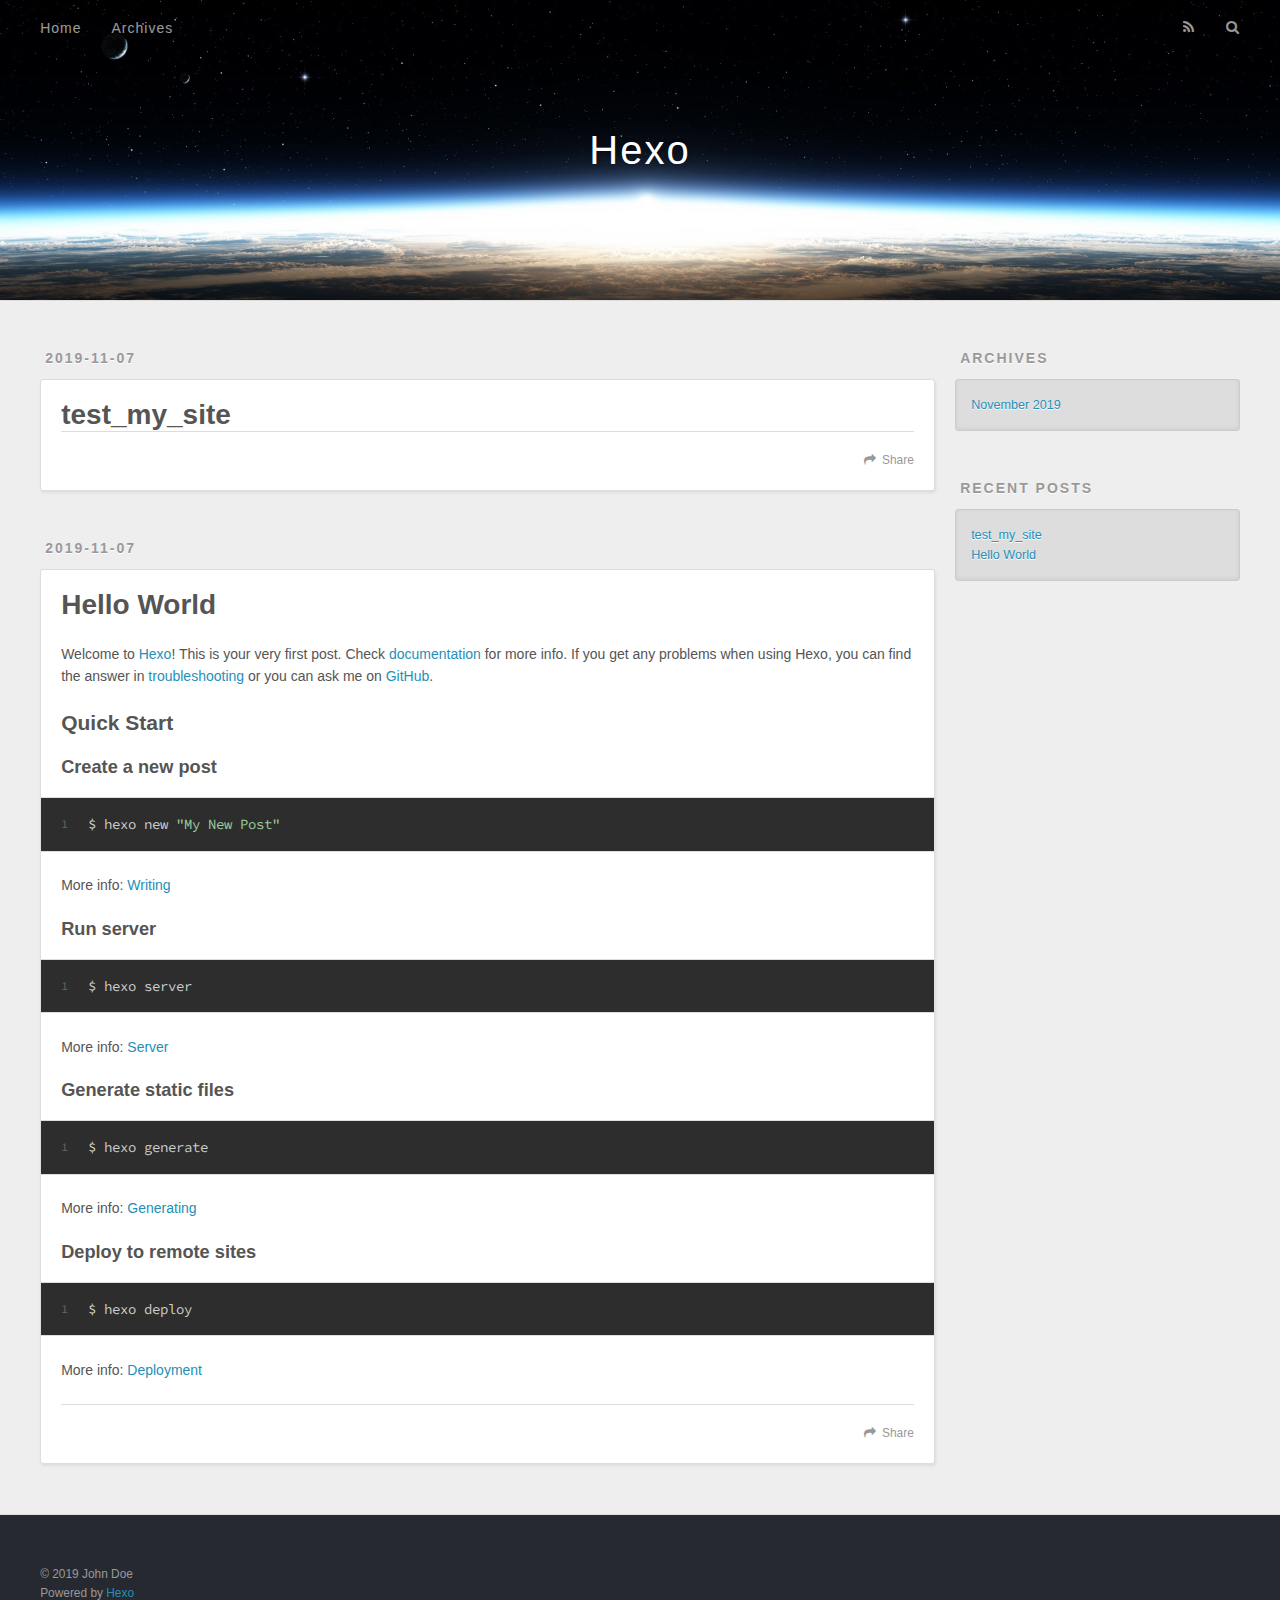
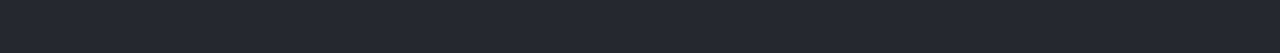
==== index.html @ 90170887 "Site updated: 2019-11-08 09:33:48" ====
<!DOCTYPE html>
<html>
<head>
  <meta charset="utf-8">
  

  
  <title>Hexo</title>
  <meta name="viewport" content="width=device-width, initial-scale=1, maximum-scale=1">
  <meta property="og:type" content="website">
<meta property="og:title" content="Hexo">
<meta property="og:url" content="http:&#x2F;&#x2F;yoursite.com&#x2F;index.html">
<meta property="og:site_name" content="Hexo">
<meta property="og:locale" content="en">
<meta name="twitter:card" content="summary">
  
    <link rel="alternate" href="/atom.xml" title="Hexo" type="application/atom+xml">
  
  
    <link rel="icon" href="/favicon.png">
  
  
    <link href="//fonts.googleapis.com/css?family=Source+Code+Pro" rel="stylesheet" type="text/css">
  
  <link rel="stylesheet" href="/css/style.css">
</head>

<body>
  <div id="container">
    <div id="wrap">
      <header id="header">
  <div id="banner"></div>
  <div id="header-outer" class="outer">
    <div id="header-title" class="inner">
      <h1 id="logo-wrap">
        <a href="/" id="logo">Hexo</a>
      </h1>
      
    </div>
    <div id="header-inner" class="inner">
      <nav id="main-nav">
        <a id="main-nav-toggle" class="nav-icon"></a>
        
          <a class="main-nav-link" href="/">Home</a>
        
          <a class="main-nav-link" href="/archives">Archives</a>
        
      </nav>
      <nav id="sub-nav">
        
          <a id="nav-rss-link" class="nav-icon" href="/atom.xml" title="RSS Feed"></a>
        
        <a id="nav-search-btn" class="nav-icon" title="Search"></a>
      </nav>
      <div id="search-form-wrap">
        <form action="//google.com/search" method="get" accept-charset="UTF-8" class="search-form"><input type="search" name="q" class="search-form-input" placeholder="Search"><button type="submit" class="search-form-submit">&#xF002;</button><input type="hidden" name="sitesearch" value="http://yoursite.com"></form>
      </div>
    </div>
  </div>
</header>
      <div class="outer">
        <section id="main">
  
    <article id="post-test-my-site" class="article article-type-post" itemscope itemprop="blogPost">
  <div class="article-meta">
    <a href="/2019/11/07/test-my-site/" class="article-date">
  <time datetime="2019-11-07T08:56:58.000Z" itemprop="datePublished">2019-11-07</time>
</a>
    
  </div>
  <div class="article-inner">
    
    
      <header class="article-header">
        
  
    <h1 itemprop="name">
      <a class="article-title" href="/2019/11/07/test-my-site/">test_my_site</a>
    </h1>
  

      </header>
    
    <div class="article-entry" itemprop="articleBody">
      
        
      
    </div>
    <footer class="article-footer">
      <a data-url="http://yoursite.com/2019/11/07/test-my-site/" data-id="ck2pgv20u0000k1vvd2z5e9rl" class="article-share-link">Share</a>
      
      
    </footer>
  </div>
  
</article>


  
    <article id="post-hello-world" class="article article-type-post" itemscope itemprop="blogPost">
  <div class="article-meta">
    <a href="/2019/11/07/hello-world/" class="article-date">
  <time datetime="2019-11-07T08:55:05.279Z" itemprop="datePublished">2019-11-07</time>
</a>
    
  </div>
  <div class="article-inner">
    
    
      <header class="article-header">
        
  
    <h1 itemprop="name">
      <a class="article-title" href="/2019/11/07/hello-world/">Hello World</a>
    </h1>
  

      </header>
    
    <div class="article-entry" itemprop="articleBody">
      
        <p>Welcome to <a href="https://hexo.io/" target="_blank" rel="noopener">Hexo</a>! This is your very first post. Check <a href="https://hexo.io/docs/" target="_blank" rel="noopener">documentation</a> for more info. If you get any problems when using Hexo, you can find the answer in <a href="https://hexo.io/docs/troubleshooting.html" target="_blank" rel="noopener">troubleshooting</a> or you can ask me on <a href="https://github.com/hexojs/hexo/issues" target="_blank" rel="noopener">GitHub</a>.</p>
<h2 id="Quick-Start"><a href="#Quick-Start" class="headerlink" title="Quick Start"></a>Quick Start</h2><h3 id="Create-a-new-post"><a href="#Create-a-new-post" class="headerlink" title="Create a new post"></a>Create a new post</h3><figure class="highlight bash"><table><tr><td class="gutter"><pre><span class="line">1</span><br></pre></td><td class="code"><pre><span class="line">$ hexo new <span class="string">"My New Post"</span></span><br></pre></td></tr></table></figure>

<p>More info: <a href="https://hexo.io/docs/writing.html" target="_blank" rel="noopener">Writing</a></p>
<h3 id="Run-server"><a href="#Run-server" class="headerlink" title="Run server"></a>Run server</h3><figure class="highlight bash"><table><tr><td class="gutter"><pre><span class="line">1</span><br></pre></td><td class="code"><pre><span class="line">$ hexo server</span><br></pre></td></tr></table></figure>

<p>More info: <a href="https://hexo.io/docs/server.html" target="_blank" rel="noopener">Server</a></p>
<h3 id="Generate-static-files"><a href="#Generate-static-files" class="headerlink" title="Generate static files"></a>Generate static files</h3><figure class="highlight bash"><table><tr><td class="gutter"><pre><span class="line">1</span><br></pre></td><td class="code"><pre><span class="line">$ hexo generate</span><br></pre></td></tr></table></figure>

<p>More info: <a href="https://hexo.io/docs/generating.html" target="_blank" rel="noopener">Generating</a></p>
<h3 id="Deploy-to-remote-sites"><a href="#Deploy-to-remote-sites" class="headerlink" title="Deploy to remote sites"></a>Deploy to remote sites</h3><figure class="highlight bash"><table><tr><td class="gutter"><pre><span class="line">1</span><br></pre></td><td class="code"><pre><span class="line">$ hexo deploy</span><br></pre></td></tr></table></figure>

<p>More info: <a href="https://hexo.io/docs/one-command-deployment.html" target="_blank" rel="noopener">Deployment</a></p>

      
    </div>
    <footer class="article-footer">
      <a data-url="http://yoursite.com/2019/11/07/hello-world/" data-id="ck2pgv20z0001k1vv7340a7q1" class="article-share-link">Share</a>
      
      
    </footer>
  </div>
  
</article>


  


</section>
        
          <aside id="sidebar">
  
    

  
    

  
    
  
    
  <div class="widget-wrap">
    <h3 class="widget-title">Archives</h3>
    <div class="widget">
      <ul class="archive-list"><li class="archive-list-item"><a class="archive-list-link" href="/archives/2019/11/">November 2019</a></li></ul>
    </div>
  </div>


  
    
  <div class="widget-wrap">
    <h3 class="widget-title">Recent Posts</h3>
    <div class="widget">
      <ul>
        
          <li>
            <a href="/2019/11/07/test-my-site/">test_my_site</a>
          </li>
        
          <li>
            <a href="/2019/11/07/hello-world/">Hello World</a>
          </li>
        
      </ul>
    </div>
  </div>

  
</aside>
        
      </div>
      <footer id="footer">
  
  <div class="outer">
    <div id="footer-info" class="inner">
      &copy; 2019 John Doe<br>
      Powered by <a href="http://hexo.io/" target="_blank">Hexo</a>
    </div>
  </div>
</footer>
    </div>
    <nav id="mobile-nav">
  
    <a href="/" class="mobile-nav-link">Home</a>
  
    <a href="/archives" class="mobile-nav-link">Archives</a>
  
</nav>
    

<script src="//ajax.googleapis.com/ajax/libs/jquery/2.0.3/jquery.min.js"></script>


  <link rel="stylesheet" href="/fancybox/jquery.fancybox.css">
  <script src="/fancybox/jquery.fancybox.pack.js"></script>


<script src="/js/script.js"></script>



  </div>
</body>
</html>
---- css/style.css ----
body {
  width: 100%;
}
body:before,
body:after {
  content: "";
  display: table;
}
body:after {
  clear: both;
}
html,
body,
div,
span,
applet,
object,
iframe,
h1,
h2,
h3,
h4,
h5,
h6,
p,
blockquote,
pre,
a,
abbr,
acronym,
address,
big,
cite,
code,
del,
dfn,
em,
img,
ins,
kbd,
q,
s,
samp,
small,
strike,
strong,
sub,
sup,
tt,
var,
dl,
dt,
dd,
ol,
ul,
li,
fieldset,
form,
label,
legend,
table,
caption,
tbody,
tfoot,
thead,
tr,
th,
td {
  margin: 0;
  padding: 0;
  border: 0;
  outline: 0;
  font-weight: inherit;
  font-style: inherit;
  font-family: inherit;
  font-size: 100%;
  vertical-align: baseline;
}
body {
  line-height: 1;
  color: #000;
  background: #fff;
}
ol,
ul {
  list-style: none;
}
table {
  border-collapse: separate;
  border-spacing: 0;
  vertical-align: middle;
}
caption,
th,
td {
  text-align: left;
  font-weight: normal;
  vertical-align: middle;
}
a img {
  border: none;
}
input,
button {
  margin: 0;
  padding: 0;
}
input::-moz-focus-inner,
button::-moz-focus-inner {
  border: 0;
  padding: 0;
}
@font-face {
  font-family: FontAwesome;
  font-style: normal;
  font-weight: normal;
  src: url("fonts/fontawesome-webfont.eot?v=#4.0.3");
  src: url("fonts/fontawesome-webfont.eot?#iefix&v=#4.0.3") format("embedded-opentype"), url("fonts/fontawesome-webfont.woff?v=#4.0.3") format("woff"), url("fonts/fontawesome-webfont.ttf?v=#4.0.3") format("truetype"), url("fonts/fontawesome-webfont.svg#fontawesomeregular?v=#4.0.3") format("svg");
}
html,
body,
#container {
  height: 100%;
}
body {
  background: #eee;
  font: 14px -apple-system, BlinkMacSystemFont, "Segoe UI", "Roboto", "Oxygen", "Ubuntu", "Cantarell", "Fira Sans", "Droid Sans", "Helvetica Neue", sans-serif;
  -webkit-text-size-adjust: 100%;
}
.outer {
  max-width: 1220px;
  margin: 0 auto;
  padding: 0 20px;
}
.outer:before,
.outer:after {
  content: "";
  display: table;
}
.outer:after {
  clear: both;
}
.inner {
  display: inline;
  float: left;
  width: 98.33333333333333%;
  margin: 0 0.833333333333333%;
}
.left,
.alignleft {
  float: left;
}
.right,
.alignright {
  float: right;
}
.clear {
  clear: both;
}
#container {
  position: relative;
}
.mobile-nav-on {
  overflow: hidden;
}
#wrap {
  height: 100%;
  width: 100%;
  position: absolute;
  top: 0;
  left: 0;
  -webkit-transition: 0.2s ease-out;
  -moz-transition: 0.2s ease-out;
  -ms-transition: 0.2s ease-out;
  transition: 0.2s ease-out;
  z-index: 1;
  background: #eee;
}
.mobile-nav-on #wrap {
  left: 280px;
}
@media screen and (min-width: 768px) {
  #main {
    display: inline;
    float: left;
    width: 73.33333333333333%;
    margin: 0 0.833333333333333%;
  }
}
.article-date,
.article-category-link,
.archive-year,
.widget-title {
  text-decoration: none;
  text-transform: uppercase;
  letter-spacing: 2px;
  color: #999;
  margin-bottom: 1em;
  margin-left: 5px;
  line-height: 1em;
  text-shadow: 0 1px #fff;
  font-weight: bold;
}
.article-inner,
.archive-article-inner {
  background: #fff;
  -webkit-box-shadow: 1px 2px 3px #ddd;
  box-shadow: 1px 2px 3px #ddd;
  border: 1px solid #ddd;
  border-radius: 3px;
}
.article-entry h1,
.widget h1 {
  font-size: 2em;
}
.article-entry h2,
.widget h2 {
  font-size: 1.5em;
}
.article-entry h3,
.widget h3 {
  font-size: 1.3em;
}
.article-entry h4,
.widget h4 {
  font-size: 1.2em;
}
.article-entry h5,
.widget h5 {
  font-size: 1em;
}
.article-entry h6,
.widget h6 {
  font-size: 1em;
  color: #999;
}
.article-entry hr,
.widget hr {
  border: 1px dashed #ddd;
}
.article-entry strong,
.widget strong {
  font-weight: bold;
}
.article-entry em,
.widget em,
.article-entry cite,
.widget cite {
  font-style: italic;
}
.article-entry sup,
.widget sup,
.article-entry sub,
.widget sub {
  font-size: 0.75em;
  line-height: 0;
  position: relative;
  vertical-align: baseline;
}
.article-entry sup,
.widget sup {
  top: -0.5em;
}
.article-entry sub,
.widget sub {
  bottom: -0.2em;
}
.article-entry small,
.widget small {
  font-size: 0.85em;
}
.article-entry acronym,
.widget acronym,
.article-entry abbr,
.widget abbr {
  border-bottom: 1px dotted;
}
.article-entry ul,
.widget ul,
.article-entry ol,
.widget ol,
.article-entry dl,
.widget dl {
  margin: 0 20px;
  line-height: 1.6em;
}
.article-entry ul ul,
.widget ul ul,
.article-entry ol ul,
.widget ol ul,
.article-entry ul ol,
.widget ul ol,
.article-entry ol ol,
.widget ol ol {
  margin-top: 0;
  margin-bottom: 0;
}
.article-entry ul,
.widget ul {
  list-style: disc;
}
.article-entry ol,
.widget ol {
  list-style: decimal;
}
.article-entry dt,
.widget dt {
  font-weight: bold;
}
#header {
  height: 300px;
  position: relative;
  border-bottom: 1px solid #ddd;
}
#header:before,
#header:after {
  content: "";
  position: absolute;
  left: 0;
  right: 0;
  height: 40px;
}
#header:before {
  top: 0;
  background: -webkit-linear-gradient(rgba(0,0,0,0.2), transparent);
  background: -moz-linear-gradient(rgba(0,0,0,0.2), transparent);
  background: -ms-linear-gradient(rgba(0,0,0,0.2), transparent);
  background: linear-gradient(rgba(0,0,0,0.2), transparent);
}
#header:after {
  bottom: 0;
  background: -webkit-linear-gradient(transparent, rgba(0,0,0,0.2));
  background: -moz-linear-gradient(transparent, rgba(0,0,0,0.2));
  background: -ms-linear-gradient(transparent, rgba(0,0,0,0.2));
  background: linear-gradient(transparent, rgba(0,0,0,0.2));
}
#header-outer {
  height: 100%;
  position: relative;
}
#header-inner {
  position: relative;
  overflow: hidden;
}
#banner {
  position: absolute;
  top: 0;
  left: 0;
  width: 100%;
  height: 100%;
  background: url("images/banner.jpg") center #000;
  -webkit-background-size: cover;
  -moz-background-size: cover;
  background-size: cover;
  z-index: -1;
}
#header-title {
  text-align: center;
  height: 40px;
  position: absolute;
  top: 50%;
  left: 0;
  margin-top: -20px;
}
#logo,
#subtitle {
  text-decoration: none;
  color: #fff;
  font-weight: 300;
  text-shadow: 0 1px 4px rgba(0,0,0,0.3);
}
#logo {
  font-size: 40px;
  line-height: 40px;
  letter-spacing: 2px;
}
#subtitle {
  font-size: 16px;
  line-height: 16px;
  letter-spacing: 1px;
}
#subtitle-wrap {
  margin-top: 16px;
}
#main-nav {
  float: left;
  margin-left: -15px;
}
.nav-icon,
.main-nav-link {
  float: left;
  color: #fff;
  opacity: 0.6;
  text-decoration: none;
  text-shadow: 0 1px rgba(0,0,0,0.2);
  -webkit-transition: opacity 0.2s;
  -moz-transition: opacity 0.2s;
  -ms-transition: opacity 0.2s;
  transition: opacity 0.2s;
  display: block;
  padding: 20px 15px;
}
.nav-icon:hover,
.main-nav-link:hover {
  opacity: 1;
}
.nav-icon {
  font-family: FontAwesome;
  text-align: center;
  font-size: 14px;
  width: 14px;
  height: 14px;
  padding: 20px 15px;
  position: relative;
  cursor: pointer;
}
.main-nav-link {
  font-weight: 300;
  letter-spacing: 1px;
}
@media screen and (max-width: 479px) {
  .main-nav-link {
    display: none;
  }
}
#main-nav-toggle {
  display: none;
}
#main-nav-toggle:before {
  content: "\f0c9";
}
@media screen and (max-width: 479px) {
  #main-nav-toggle {
    display: block;
  }
}
#sub-nav {
  float: right;
  margin-right: -15px;
}
#nav-rss-link:before {
  content: "\f09e";
}
#nav-search-btn:before {
  content: "\f002";
}
#search-form-wrap {
  position: absolute;
  top: 15px;
  width: 150px;
  height: 30px;
  right: -150px;
  opacity: 0;
  -webkit-transition: 0.2s ease-out;
  -moz-transition: 0.2s ease-out;
  -ms-transition: 0.2s ease-out;
  transition: 0.2s ease-out;
}
#search-form-wrap.on {
  opacity: 1;
  right: 0;
}
@media screen and (max-width: 479px) {
  #search-form-wrap {
    width: 100%;
    right: -100%;
  }
}
.search-form {
  position: absolute;
  top: 0;
  left: 0;
  right: 0;
  background: #fff;
  padding: 5px 15px;
  border-radius: 15px;
  -webkit-box-shadow: 0 0 10px rgba(0,0,0,0.3);
  box-shadow: 0 0 10px rgba(0,0,0,0.3);
}
.search-form-input {
  border: none;
  background: none;
  color: #555;
  width: 100%;
  font: 13px -apple-system, BlinkMacSystemFont, "Segoe UI", "Roboto", "Oxygen", "Ubuntu", "Cantarell", "Fira Sans", "Droid Sans", "Helvetica Neue", sans-serif;
  outline: none;
}
.search-form-input::-webkit-search-results-decoration,
.search-form-input::-webkit-search-cancel-button {
  -webkit-appearance: none;
}
.search-form-submit {
  position: absolute;
  top: 50%;
  right: 10px;
  margin-top: -7px;
  font: 13px FontAwesome;
  border: none;
  background: none;
  color: #bbb;
  cursor: pointer;
}
.search-form-submit:hover,
.search-form-submit:focus {
  color: #777;
}
.article {
  margin: 50px 0;
}
.article-inner {
  overflow: hidden;
}
.article-meta:before,
.article-meta:after {
  content: "";
  display: table;
}
.article-meta:after {
  clear: both;
}
.article-date {
  float: left;
}
.article-category {
  float: left;
  line-height: 1em;
  color: #ccc;
  text-shadow: 0 1px #fff;
  margin-left: 8px;
}
.article-category:before {
  content: "\2022";
}
.article-category-link {
  margin: 0 12px 1em;
}
.article-header {
  padding: 20px 20px 0;
}
.article-title {
  text-decoration: none;
  font-size: 2em;
  font-weight: bold;
  color: #555;
  line-height: 1.1em;
  -webkit-transition: color 0.2s;
  -moz-transition: color 0.2s;
  -ms-transition: color 0.2s;
  transition: color 0.2s;
}
a.article-title:hover {
  color: #258fb8;
}
.article-entry {
  color: #555;
  padding: 0 20px;
}
.article-entry:before,
.article-entry:after {
  content: "";
  display: table;
}
.article-entry:after {
  clear: both;
}
.article-entry p,
.article-entry table {
  line-height: 1.6em;
  margin: 1.6em 0;
}
.article-entry h1,
.article-entry h2,
.article-entry h3,
.article-entry h4,
.article-entry h5,
.article-entry h6 {
  font-weight: bold;
}
.article-entry h1,
.article-entry h2,
.article-entry h3,
.article-entry h4,
.article-entry h5,
.article-entry h6 {
  line-height: 1.1em;
  margin: 1.1em 0;
}
.article-entry a {
  color: #258fb8;
  text-decoration: none;
}
.article-entry a:hover {
  text-decoration: underline;
}
.article-entry ul,
.article-entry ol,
.article-entry dl {
  margin-top: 1.6em;
  margin-bottom: 1.6em;
}
.article-entry img,
.article-entry video {
  max-width: 100%;
  height: auto;
  display: block;
  margin: auto;
}
.article-entry iframe {
  border: none;
}
.article-entry table {
  width: 100%;
  border-collapse: collapse;
  border-spacing: 0;
}
.article-entry th {
  font-weight: bold;
  border-bottom: 3px solid #ddd;
  padding-bottom: 0.5em;
}
.article-entry td {
  border-bottom: 1px solid #ddd;
  padding: 10px 0;
}
.article-entry blockquote {
  font-family: Georgia, "Times New Roman", serif;
  font-size: 1.4em;
  margin: 1.6em 20px;
  text-align: center;
}
.article-entry blockquote footer {
  font-size: 14px;
  margin: 1.6em 0;
  font-family: -apple-system, BlinkMacSystemFont, "Segoe UI", "Roboto", "Oxygen", "Ubuntu", "Cantarell", "Fira Sans", "Droid Sans", "Helvetica Neue", sans-serif;
}
.article-entry blockquote footer cite:before {
  content: "—";
  padding: 0 0.5em;
}
.article-entry .pullquote {
  text-align: left;
  width: 45%;
  margin: 0;
}
.article-entry .pullquote.left {
  margin-left: 0.5em;
  margin-right: 1em;
}
.article-entry .pullquote.right {
  margin-right: 0.5em;
  margin-left: 1em;
}
.article-entry .caption {
  color: #999;
  display: block;
  font-size: 0.9em;
  margin-top: 0.5em;
  position: relative;
  text-align: center;
}
.article-entry .video-container {
  position: relative;
  padding-top: 56.25%;
  height: 0;
  overflow: hidden;
}
.article-entry .video-container iframe,
.article-entry .video-container object,
.article-entry .video-container embed {
  position: absolute;
  top: 0;
  left: 0;
  width: 100%;
  height: 100%;
  margin-top: 0;
}
.article-more-link a {
  display: inline-block;
  line-height: 1em;
  padding: 6px 15px;
  border-radius: 15px;
  background: #eee;
  color: #999;
  text-shadow: 0 1px #fff;
  text-decoration: none;
}
.article-more-link a:hover {
  background: #258fb8;
  color: #fff;
  text-decoration: none;
  text-shadow: 0 1px #1e7293;
}
.article-footer {
  font-size: 0.85em;
  line-height: 1.6em;
  border-top: 1px solid #ddd;
  padding-top: 1.6em;
  margin: 0 20px 20px;
}
.article-footer:before,
.article-footer:after {
  content: "";
  display: table;
}
.article-footer:after {
  clear: both;
}
.article-footer a {
  color: #999;
  text-decoration: none;
}
.article-footer a:hover {
  color: #555;
}
.article-tag-list-item {
  float: left;
  margin-right: 10px;
}
.article-tag-list-link:before {
  content: "#";
}
.article-comment-link {
  float: right;
}
.article-comment-link:before {
  content: "\f075";
  font-family: FontAwesome;
  padding-right: 8px;
}
.article-share-link {
  cursor: pointer;
  float: right;
  margin-left: 20px;
}
.article-share-link:before {
  content: "\f064";
  font-family: FontAwesome;
  padding-right: 6px;
}
#article-nav {
  position: relative;
}
#article-nav:before,
#article-nav:after {
  content: "";
  display: table;
}
#article-nav:after {
  clear: both;
}
@media screen and (min-width: 768px) {
  #article-nav {
    margin: 50px 0;
  }
  #article-nav:before {
    width: 8px;
    height: 8px;
    position: absolute;
    top: 50%;
    left: 50%;
    margin-top: -4px;
    margin-left: -4px;
    content: "";
    border-radius: 50%;
    background: #ddd;
    -webkit-box-shadow: 0 1px 2px #fff;
    box-shadow: 0 1px 2px #fff;
  }
}
.article-nav-link-wrap {
  text-decoration: none;
  text-shadow: 0 1px #fff;
  color: #999;
  -webkit-box-sizing: border-box;
  -moz-box-sizing: border-box;
  box-sizing: border-box;
  margin-top: 50px;
  text-align: center;
  display: block;
}
.article-nav-link-wrap:hover {
  color: #555;
}
@media screen and (min-width: 768px) {
  .article-nav-link-wrap {
    width: 50%;
    margin-top: 0;
  }
}
@media screen and (min-width: 768px) {
  #article-nav-newer {
    float: left;
    text-align: right;
    padding-right: 20px;
  }
}
@media screen and (min-width: 768px) {
  #article-nav-older {
    float: right;
    text-align: left;
    padding-left: 20px;
  }
}
.article-nav-caption {
  text-transform: uppercase;
  letter-spacing: 2px;
  color: #ddd;
  line-height: 1em;
  font-weight: bold;
}
#article-nav-newer .article-nav-caption {
  margin-right: -2px;
}
.article-nav-title {
  font-size: 0.85em;
  line-height: 1.6em;
  margin-top: 0.5em;
}
.article-share-box {
  position: absolute;
  display: none;
  background: #fff;
  -webkit-box-shadow: 1px 2px 10px rgba(0,0,0,0.2);
  box-shadow: 1px 2px 10px rgba(0,0,0,0.2);
  border-radius: 3px;
  margin-left: -145px;
  overflow: hidden;
  z-index: 1;
}
.article-share-box.on {
  display: block;
}
.article-share-input {
  width: 100%;
  background: none;
  -webkit-box-sizing: border-box;
  -moz-box-sizing: border-box;
  box-sizing: border-box;
  font: 14px -apple-system, BlinkMacSystemFont, "Segoe UI", "Roboto", "Oxygen", "Ubuntu", "Cantarell", "Fira Sans", "Droid Sans", "Helvetica Neue", sans-serif;
  padding: 0 15px;
  color: #555;
  outline: none;
  border: 1px solid #ddd;
  border-radius: 3px 3px 0 0;
  height: 36px;
  line-height: 36px;
}
.article-share-links {
  background: #eee;
}
.article-share-links:before,
.article-share-links:after {
  content: "";
  display: table;
}
.article-share-links:after {
  clear: both;
}
.article-share-twitter,
.article-share-facebook,
.article-share-pinterest,
.article-share-google {
  width: 50px;
  height: 36px;
  display: block;
  float: left;
  position: relative;
  color: #999;
  text-shadow: 0 1px #fff;
}
.article-share-twitter:before,
.article-share-facebook:before,
.article-share-pinterest:before,
.article-share-google:before {
  font-size: 20px;
  font-family: FontAwesome;
  width: 20px;
  height: 20px;
  position: absolute;
  top: 50%;
  left: 50%;
  margin-top: -10px;
  margin-left: -10px;
  text-align: center;
}
.article-share-twitter:hover,
.article-share-facebook:hover,
.article-share-pinterest:hover,
.article-share-google:hover {
  color: #fff;
}
.article-share-twitter:before {
  content: "\f099";
}
.article-share-twitter:hover {
  background: #00aced;
  text-shadow: 0 1px #008abe;
}
.article-share-facebook:before {
  content: "\f09a";
}
.article-share-facebook:hover {
  background: #3b5998;
  text-shadow: 0 1px #2f477a;
}
.article-share-pinterest:before {
  content: "\f0d2";
}
.article-share-pinterest:hover {
  background: #cb2027;
  text-shadow: 0 1px #a21a1f;
}
.article-share-google:before {
  content: "\f0d5";
}
.article-share-google:hover {
  background: #dd4b39;
  text-shadow: 0 1px #be3221;
}
.article-gallery {
  background: #000;
  position: relative;
}
.article-gallery-photos {
  position: relative;
  overflow: hidden;
}
.article-gallery-img {
  display: none;
  max-width: 100%;
}
.article-gallery-img:first-child {
  display: block;
}
.article-gallery-img.loaded {
  position: absolute;
  display: block;
}
.article-gallery-img img {
  display: block;
  max-width: 100%;
  margin: 0 auto;
}
#comments {
  background: #fff;
  -webkit-box-shadow: 1px 2px 3px #ddd;
  box-shadow: 1px 2px 3px #ddd;
  padding: 20px;
  border: 1px solid #ddd;
  border-radius: 3px;
  margin: 50px 0;
}
#comments a {
  color: #258fb8;
}
.archives-wrap {
  margin: 50px 0;
}
.archives:before,
.archives:after {
  content: "";
  display: table;
}
.archives:after {
  clear: both;
}
.archive-year-wrap {
  margin-bottom: 1em;
}
.archives {
  -webkit-column-gap: 10px;
  -moz-column-gap: 10px;
  column-gap: 10px;
}
@media screen and (min-width: 480px) and (max-width: 767px) {
  .archives {
    -webkit-column-count: 2;
    -moz-column-count: 2;
    column-count: 2;
  }
}
@media screen and (min-width: 768px) {
  .archives {
    -webkit-column-count: 3;
    -moz-column-count: 3;
    column-count: 3;
  }
}
.archive-article {
  -webkit-column-break-inside: avoid;
  page-break-inside: avoid;
  overflow: hidden;
  break-inside: avoid-column;
}
.archive-article-inner {
  padding: 10px;
  margin-bottom: 15px;
}
.archive-article-title {
  text-decoration: none;
  font-weight: bold;
  color: #555;
  -webkit-transition: color 0.2s;
  -moz-transition: color 0.2s;
  -ms-transition: color 0.2s;
  transition: color 0.2s;
  line-height: 1.6em;
}
.archive-article-title:hover {
  color: #258fb8;
}
.archive-article-footer {
  margin-top: 1em;
}
.archive-article-date {
  color: #999;
  text-decoration: none;
  font-size: 0.85em;
  line-height: 1em;
  margin-bottom: 0.5em;
  display: block;
}
#page-nav {
  margin: 50px auto;
  background: #fff;
  -webkit-box-shadow: 1px 2px 3px #ddd;
  box-shadow: 1px 2px 3px #ddd;
  border: 1px solid #ddd;
  border-radius: 3px;
  text-align: center;
  color: #999;
  overflow: hidden;
}
#page-nav:before,
#page-nav:after {
  content: "";
  display: table;
}
#page-nav:after {
  clear: both;
}
#page-nav a,
#page-nav span {
  padding: 10px 20px;
  line-height: 1;
  height: 2ex;
}
#page-nav a {
  color: #999;
  text-decoration: none;
}
#page-nav a:hover {
  background: #999;
  color: #fff;
}
#page-nav .prev {
  float: left;
}
#page-nav .next {
  float: right;
}
#page-nav .page-number {
  display: inline-block;
}
@media screen and (max-width: 479px) {
  #page-nav .page-number {
    display: none;
  }
}
#page-nav .current {
  color: #555;
  font-weight: bold;
}
#page-nav .space {
  color: #ddd;
}
#footer {
  background: #262a30;
  padding: 50px 0;
  border-top: 1px solid #ddd;
  color: #999;
}
#footer a {
  color: #258fb8;
  text-decoration: none;
}
#footer a:hover {
  text-decoration: underline;
}
#footer-info {
  line-height: 1.6em;
  font-size: 0.85em;
}
.article-entry pre,
.article-entry .highlight {
  background: #2d2d2d;
  margin: 0 -20px;
  padding: 15px 20px;
  border-style: solid;
  border-color: #ddd;
  border-width: 1px 0;
  overflow: auto;
  color: #ccc;
  line-height: 22.400000000000002px;
}
.article-entry .highlight .gutter pre,
.article-entry .gist .gist-file .gist-data .line-numbers {
  color: #666;
  font-size: 0.85em;
}
.article-entry pre,
.article-entry code {
  font-family: "Source Code Pro", Consolas, Monaco, Menlo, Consolas, monospace;
}
.article-entry code {
  background: #eee;
  text-shadow: 0 1px #fff;
  padding: 0 0.3em;
}
.article-entry pre code {
  background: none;
  text-shadow: none;
  padding: 0;
}
.article-entry .highlight pre {
  border: none;
  margin: 0;
  padding: 0;
}
.article-entry .highlight table {
  margin: 0;
  width: auto;
}
.article-entry .highlight td {
  border: none;
  padding: 0;
}
.article-entry .highlight figcaption {
  font-size: 0.85em;
  color: #999;
  line-height: 1em;
  margin-bottom: 1em;
}
.article-entry .highlight figcaption:before,
.article-entry .highlight figcaption:after {
  content: "";
  display: table;
}
.article-entry .highlight figcaption:after {
  clear: both;
}
.article-entry .highlight figcaption a {
  float: right;
}
.article-entry .highlight .gutter pre {
  text-align: right;
  padding-right: 20px;
}
.article-entry .highlight .line {
  height: 22.400000000000002px;
}
.article-entry .highlight .line.marked {
  background: #515151;
}
.article-entry .gist {
  margin: 0 -20px;
  border-style: solid;
  border-color: #ddd;
  border-width: 1px 0;
  background: #2d2d2d;
  padding: 15px 20px 15px 0;
}
.article-entry .gist .gist-file {
  border: none;
  font-family: "Source Code Pro", Consolas, Monaco, Menlo, Consolas, monospace;
  margin: 0;
}
.article-entry .gist .gist-file .gist-data {
  background: none;
  border: none;
}
.article-entry .gist .gist-file .gist-data .line-numbers {
  background: none;
  border: none;
  padding: 0 20px 0 0;
}
.article-entry .gist .gist-file .gist-data .line-data {
  padding: 0 !important;
}
.article-entry .gist .gist-file .highlight {
  margin: 0;
  padding: 0;
  border: none;
}
.article-entry .gist .gist-file .gist-meta {
  background: #2d2d2d;
  color: #999;
  font: 0.85em -apple-system, BlinkMacSystemFont, "Segoe UI", "Roboto", "Oxygen", "Ubuntu", "Cantarell", "Fira Sans", "Droid Sans", "Helvetica Neue", sans-serif;
  text-shadow: 0 0;
  padding: 0;
  margin-top: 1em;
  margin-left: 20px;
}
.article-entry .gist .gist-file .gist-meta a {
  color: #258fb8;
  font-weight: normal;
}
.article-entry .gist .gist-file .gist-meta a:hover {
  text-decoration: underline;
}
pre .comment,
pre .title {
  color: #999;
}
pre .variable,
pre .attribute,
pre .tag,
pre .regexp,
pre .ruby .constant,
pre .xml .tag .title,
pre .xml .pi,
pre .xml .doctype,
pre .html .doctype,
pre .css .id,
pre .css .class,
pre .css .pseudo {
  color: #f2777a;
}
pre .number,
pre .preprocessor,
pre .built_in,
pre .literal,
pre .params,
pre .constant {
  color: #f99157;
}
pre .class,
pre .ruby .class .title,
pre .css .rules .attribute {
  color: #9c9;
}
pre .string,
pre .value,
pre .inheritance,
pre .header,
pre .ruby .symbol,
pre .xml .cdata {
  color: #9c9;
}
pre .css .hexcolor {
  color: #6cc;
}
pre .function,
pre .python .decorator,
pre .python .title,
pre .ruby .function .title,
pre .ruby .title .keyword,
pre .perl .sub,
pre .javascript .title,
pre .coffeescript .title {
  color: #69c;
}
pre .keyword,
pre .javascript .function {
  color: #c9c;
}
@media screen and (max-width: 479px) {
  #mobile-nav {
    position: absolute;
    top: 0;
    left: 0;
    width: 280px;
    height: 100%;
    background: #191919;
    border-right: 1px solid #fff;
  }
}
@media screen and (max-width: 479px) {
  .mobile-nav-link {
    display: block;
    color: #999;
    text-decoration: none;
    padding: 15px 20px;
    font-weight: bold;
  }
  .mobile-nav-link:hover {
    color: #fff;
  }
}
@media screen and (min-width: 768px) {
  #sidebar {
    display: inline;
    float: left;
    width: 23.333333333333332%;
    margin: 0 0.833333333333333%;
  }
}
.widget-wrap {
  margin: 50px 0;
}
.widget {
  color: #777;
  text-shadow: 0 1px #fff;
  background: #ddd;
  -webkit-box-shadow: 0 -1px 4px #ccc inset;
  box-shadow: 0 -1px 4px #ccc inset;
  border: 1px solid #ccc;
  padding: 15px;
  border-radius: 3px;
}
.widget a {
  color: #258fb8;
  text-decoration: none;
}
.widget a:hover {
  text-decoration: underline;
}
.widget ul ul,
.widget ol ul,
.widget dl ul,
.widget ul ol,
.widget ol ol,
.widget dl ol,
.widget ul dl,
.widget ol dl,
.widget dl dl {
  margin-left: 15px;
  list-style: disc;
}
.widget {
  line-height: 1.6em;
  word-wrap: break-word;
  font-size: 0.9em;
}
.widget ul,
.widget ol {
  list-style: none;
  margin: 0;
}
.widget ul ul,
.widget ol ul,
.widget ul ol,
.widget ol ol {
  margin: 0 20px;
}
.widget ul ul,
.widget ol ul {
  list-style: disc;
}
.widget ul ol,
.widget ol ol {
  list-style: decimal;
}
.category-list-count,
.tag-list-count,
.archive-list-count {
  padding-left: 5px;
  color: #999;
  font-size: 0.85em;
}
.category-list-count:before,
.tag-list-count:before,
.archive-list-count:before {
  content: "(";
}
.category-list-count:after,
.tag-list-count:after,
.archive-list-count:after {
  content: ")";
}
.tagcloud a {
  margin-right: 5px;
  display: inline-block;
}
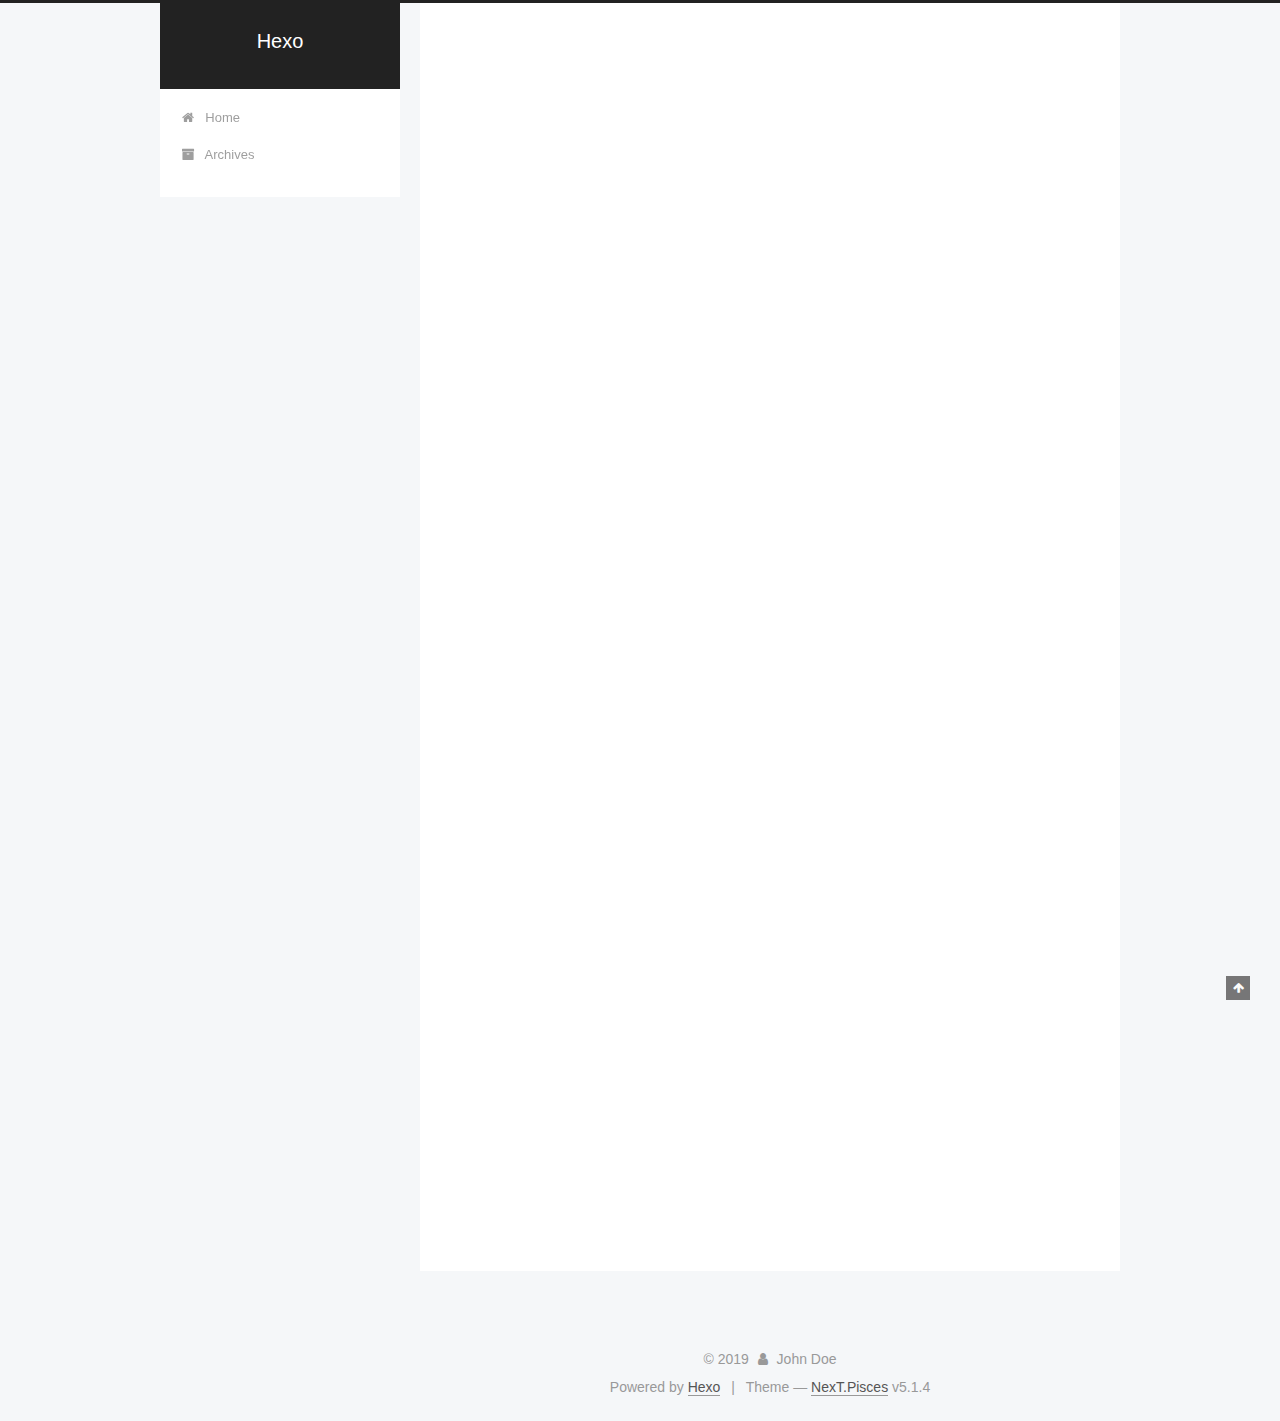
==== commit 69c89e51: "Site updated: 2019-11-08 15:08:06" ====
--- a/index.html
+++ b/index.html
@@ -1,227 +1,745 @@
 <!DOCTYPE html>
-<html>
+
+
+
+  
+
+
+<html class="theme-next pisces use-motion" lang="en">
 <head>
-  <meta charset="utf-8">
-  
-
-  
-  <title>Hexo</title>
-  <meta name="viewport" content="width=device-width, initial-scale=1, maximum-scale=1">
-  <meta property="og:type" content="website">
+  <meta charset="UTF-8"/>
+<meta http-equiv="X-UA-Compatible" content="IE=edge" />
+<meta name="viewport" content="width=device-width, initial-scale=1, maximum-scale=1"/>
+<meta name="theme-color" content="#222">
+
+
+
+
+
+
+
+
+
+<meta http-equiv="Cache-Control" content="no-transform" />
+<meta http-equiv="Cache-Control" content="no-siteapp" />
+
+
+
+
+
+
+
+
+
+
+
+
+
+
+
+
+  
+  
+  <link href="/lib/fancybox/source/jquery.fancybox.css?v=2.1.5" rel="stylesheet" type="text/css" />
+
+
+
+
+
+
+
+<link href="/lib/font-awesome/css/font-awesome.min.css?v=4.6.2" rel="stylesheet" type="text/css" />
+
+<link href="/css/main.css?v=5.1.4" rel="stylesheet" type="text/css" />
+
+
+  <link rel="apple-touch-icon" sizes="180x180" href="/images/apple-touch-icon-next.png?v=5.1.4">
+
+
+  <link rel="icon" type="image/png" sizes="32x32" href="/images/favicon-32x32-next.png?v=5.1.4">
+
+
+  <link rel="icon" type="image/png" sizes="16x16" href="/images/favicon-16x16-next.png?v=5.1.4">
+
+
+  <link rel="mask-icon" href="/images/logo.svg?v=5.1.4" color="#222">
+
+
+
+
+
+  <meta name="keywords" content="Hexo, NexT" />
+
+
+
+
+
+
+
+
+
+
+<meta property="og:type" content="website">
 <meta property="og:title" content="Hexo">
 <meta property="og:url" content="http:&#x2F;&#x2F;yoursite.com&#x2F;index.html">
 <meta property="og:site_name" content="Hexo">
 <meta property="og:locale" content="en">
 <meta name="twitter:card" content="summary">
-  
-    <link rel="alternate" href="/atom.xml" title="Hexo" type="application/atom+xml">
-  
-  
-    <link rel="icon" href="/favicon.png">
-  
-  
-    <link href="//fonts.googleapis.com/css?family=Source+Code+Pro" rel="stylesheet" type="text/css">
-  
-  <link rel="stylesheet" href="/css/style.css">
+
+
+
+<script type="text/javascript" id="hexo.configurations">
+  var NexT = window.NexT || {};
+  var CONFIG = {
+    root: '/',
+    scheme: 'Pisces',
+    version: '5.1.4',
+    sidebar: {"position":"left","display":"post","offset":12,"b2t":false,"scrollpercent":false,"onmobile":false},
+    fancybox: true,
+    tabs: true,
+    motion: {"enable":true,"async":false,"transition":{"post_block":"fadeIn","post_header":"slideDownIn","post_body":"slideDownIn","coll_header":"slideLeftIn","sidebar":"slideUpIn"}},
+    duoshuo: {
+      userId: '0',
+      author: 'Author'
+    },
+    algolia: {
+      applicationID: '',
+      apiKey: '',
+      indexName: '',
+      hits: {"per_page":10},
+      labels: {"input_placeholder":"Search for Posts","hits_empty":"We didn't find any results for the search: ${query}","hits_stats":"${hits} results found in ${time} ms"}
+    }
+  };
+</script>
+
+
+
+  <link rel="canonical" href="http://yoursite.com/"/>
+
+
+
+
+
+  <title>Hexo</title>
+  
+
+
+
+
+
+
+
+
 </head>
 
-<body>
-  <div id="container">
-    <div id="wrap">
-      <header id="header">
-  <div id="banner"></div>
-  <div id="header-outer" class="outer">
-    <div id="header-title" class="inner">
-      <h1 id="logo-wrap">
-        <a href="/" id="logo">Hexo</a>
-      </h1>
-      
+<body itemscope itemtype="http://schema.org/WebPage" lang="en">
+
+  
+  
+    
+  
+
+  <div class="container sidebar-position-left 
+  page-home">
+    <div class="headband"></div>
+
+    <header id="header" class="header" itemscope itemtype="http://schema.org/WPHeader">
+      <div class="header-inner"><div class="site-brand-wrapper">
+  <div class="site-meta ">
+    
+
+    <div class="custom-logo-site-title">
+      <a href="/"  class="brand" rel="start">
+        <span class="logo-line-before"><i></i></span>
+        <span class="site-title">Hexo</span>
+        <span class="logo-line-after"><i></i></span>
+      </a>
     </div>
-    <div id="header-inner" class="inner">
-      <nav id="main-nav">
-        <a id="main-nav-toggle" class="nav-icon"></a>
-        
-          <a class="main-nav-link" href="/">Home</a>
-        
-          <a class="main-nav-link" href="/archives">Archives</a>
-        
-      </nav>
-      <nav id="sub-nav">
-        
-          <a id="nav-rss-link" class="nav-icon" href="/atom.xml" title="RSS Feed"></a>
-        
-        <a id="nav-search-btn" class="nav-icon" title="Search"></a>
-      </nav>
-      <div id="search-form-wrap">
-        <form action="//google.com/search" method="get" accept-charset="UTF-8" class="search-form"><input type="search" name="q" class="search-form-input" placeholder="Search"><button type="submit" class="search-form-submit">&#xF002;</button><input type="hidden" name="sitesearch" value="http://yoursite.com"></form>
-      </div>
+      
+        <p class="site-subtitle"></p>
+      
+  </div>
+
+  <div class="site-nav-toggle">
+    <button>
+      <span class="btn-bar"></span>
+      <span class="btn-bar"></span>
+      <span class="btn-bar"></span>
+    </button>
+  </div>
+</div>
+
+<nav class="site-nav">
+  
+
+  
+    <ul id="menu" class="menu">
+      
+        
+        <li class="menu-item menu-item-home">
+          <a href="/%20" rel="section">
+            
+              <i class="menu-item-icon fa fa-fw fa-home"></i> <br />
+            
+            Home
+          </a>
+        </li>
+      
+        
+        <li class="menu-item menu-item-archives">
+          <a href="/archives/%20" rel="section">
+            
+              <i class="menu-item-icon fa fa-fw fa-archive"></i> <br />
+            
+            Archives
+          </a>
+        </li>
+      
+
+      
+    </ul>
+  
+
+  
+</nav>
+
+
+
+ </div>
+    </header>
+
+    <main id="main" class="main">
+      <div class="main-inner">
+        <div class="content-wrap">
+          <div id="content" class="content">
+            
+  <section id="posts" class="posts-expand">
+    
+      
+
+  
+
+  
+  
+  
+
+  <article class="post post-type-normal" itemscope itemtype="http://schema.org/Article">
+  
+  
+  
+  <div class="post-block">
+    <link itemprop="mainEntityOfPage" href="http://yoursite.com/2019/11/07/test-my-site/">
+
+    <span hidden itemprop="author" itemscope itemtype="http://schema.org/Person">
+      <meta itemprop="name" content="John Doe">
+      <meta itemprop="description" content="">
+      <meta itemprop="image" content="/images/avatar.gif">
+    </span>
+
+    <span hidden itemprop="publisher" itemscope itemtype="http://schema.org/Organization">
+      <meta itemprop="name" content="Hexo">
+    </span>
+
+    
+      <header class="post-header">
+
+        
+        
+          <h1 class="post-title" itemprop="name headline">
+                
+                <a class="post-title-link" href="/2019/11/07/test-my-site/" itemprop="url">test_my_site</a></h1>
+        
+
+        <div class="post-meta">
+          <span class="post-time">
+            
+              <span class="post-meta-item-icon">
+                <i class="fa fa-calendar-o"></i>
+              </span>
+              
+                <span class="post-meta-item-text">Posted on</span>
+              
+              <time title="Post created" itemprop="dateCreated datePublished" datetime="2019-11-07T16:56:58+08:00">
+                2019-11-07
+              </time>
+            
+
+            
+
+            
+          </span>
+
+          
+
+          
+            
+          
+
+          
+          
+
+          
+
+          
+
+          
+
+        </div>
+      </header>
+    
+
+    
+    
+    
+    <div class="post-body" itemprop="articleBody">
+
+      
+      
+
+      
+        
+          
+            
+          
+        
+      
+    </div>
+    
+    
+    
+
+    
+
+    
+
+    
+
+    <footer class="post-footer">
+      
+
+      
+
+      
+
+      
+      
+        <div class="post-eof"></div>
+      
+    </footer>
+  </div>
+  
+  
+  
+  </article>
+
+
+    
+      
+
+  
+
+  
+  
+  
+
+  <article class="post post-type-normal" itemscope itemtype="http://schema.org/Article">
+  
+  
+  
+  <div class="post-block">
+    <link itemprop="mainEntityOfPage" href="http://yoursite.com/2019/11/07/hello-world/">
+
+    <span hidden itemprop="author" itemscope itemtype="http://schema.org/Person">
+      <meta itemprop="name" content="John Doe">
+      <meta itemprop="description" content="">
+      <meta itemprop="image" content="/images/avatar.gif">
+    </span>
+
+    <span hidden itemprop="publisher" itemscope itemtype="http://schema.org/Organization">
+      <meta itemprop="name" content="Hexo">
+    </span>
+
+    
+      <header class="post-header">
+
+        
+        
+          <h1 class="post-title" itemprop="name headline">
+                
+                <a class="post-title-link" href="/2019/11/07/hello-world/" itemprop="url">Hello World</a></h1>
+        
+
+        <div class="post-meta">
+          <span class="post-time">
+            
+              <span class="post-meta-item-icon">
+                <i class="fa fa-calendar-o"></i>
+              </span>
+              
+                <span class="post-meta-item-text">Posted on</span>
+              
+              <time title="Post created" itemprop="dateCreated datePublished" datetime="2019-11-07T16:55:05+08:00">
+                2019-11-07
+              </time>
+            
+
+            
+
+            
+          </span>
+
+          
+
+          
+            
+          
+
+          
+          
+
+          
+
+          
+
+          
+
+        </div>
+      </header>
+    
+
+    
+    
+    
+    <div class="post-body" itemprop="articleBody">
+
+      
+      
+
+      
+        
+          
+            <p>Welcome to <a href="https://hexo.io/" target="_blank" rel="noopener">Hexo</a>! This is your very first post. Check <a href="https://hexo.io/docs/" target="_blank" rel="noopener">documentation</a> for more info. If you get any problems when using Hexo, you can find the answer in <a href="https://hexo.io/docs/troubleshooting.html" target="_blank" rel="noopener">troubleshooting</a> or you can ask me on <a href="https://github.com/hexojs/hexo/issues" target="_blank" rel="noopener">GitHub</a>.</p>
+<h2 id="Quick-Start"><a href="#Quick-Start" class="headerlink" title="Quick Start"></a>Quick Start</h2><h3 id="Create-a-new-post"><a href="#Create-a-new-post" class="headerlink" title="Create a new post"></a>Create a new post</h3><figure class="highlight bash"><table><tr><td class="gutter"><pre><span class="line">1</span><br></pre></td><td class="code"><pre><span class="line">$ hexo new <span class="string">"My New Post"</span></span><br></pre></td></tr></table></figure>
+
+<p>More info: <a href="https://hexo.io/docs/writing.html" target="_blank" rel="noopener">Writing</a></p>
+<h3 id="Run-server"><a href="#Run-server" class="headerlink" title="Run server"></a>Run server</h3><figure class="highlight bash"><table><tr><td class="gutter"><pre><span class="line">1</span><br></pre></td><td class="code"><pre><span class="line">$ hexo server</span><br></pre></td></tr></table></figure>
+
+<p>More info: <a href="https://hexo.io/docs/server.html" target="_blank" rel="noopener">Server</a></p>
+<h3 id="Generate-static-files"><a href="#Generate-static-files" class="headerlink" title="Generate static files"></a>Generate static files</h3><figure class="highlight bash"><table><tr><td class="gutter"><pre><span class="line">1</span><br></pre></td><td class="code"><pre><span class="line">$ hexo generate</span><br></pre></td></tr></table></figure>
+
+<p>More info: <a href="https://hexo.io/docs/generating.html" target="_blank" rel="noopener">Generating</a></p>
+<h3 id="Deploy-to-remote-sites"><a href="#Deploy-to-remote-sites" class="headerlink" title="Deploy to remote sites"></a>Deploy to remote sites</h3><figure class="highlight bash"><table><tr><td class="gutter"><pre><span class="line">1</span><br></pre></td><td class="code"><pre><span class="line">$ hexo deploy</span><br></pre></td></tr></table></figure>
+
+<p>More info: <a href="https://hexo.io/docs/one-command-deployment.html" target="_blank" rel="noopener">Deployment</a></p>
+
+          
+        
+      
+    </div>
+    
+    
+    
+
+    
+
+    
+
+    
+
+    <footer class="post-footer">
+      
+
+      
+
+      
+
+      
+      
+        <div class="post-eof"></div>
+      
+    </footer>
+  </div>
+  
+  
+  
+  </article>
+
+
+    
+  </section>
+
+  
+
+
+          </div>
+          
+
+
+          
+
+        </div>
+        
+          
+  
+  <div class="sidebar-toggle">
+    <div class="sidebar-toggle-line-wrap">
+      <span class="sidebar-toggle-line sidebar-toggle-line-first"></span>
+      <span class="sidebar-toggle-line sidebar-toggle-line-middle"></span>
+      <span class="sidebar-toggle-line sidebar-toggle-line-last"></span>
     </div>
   </div>
-</header>
-      <div class="outer">
-        <section id="main">
-  
-    <article id="post-test-my-site" class="article article-type-post" itemscope itemprop="blogPost">
-  <div class="article-meta">
-    <a href="/2019/11/07/test-my-site/" class="article-date">
-  <time datetime="2019-11-07T08:56:58.000Z" itemprop="datePublished">2019-11-07</time>
-</a>
-    
+
+  <aside id="sidebar" class="sidebar">
+    
+    <div class="sidebar-inner">
+
+      
+
+      
+
+      <section class="site-overview-wrap sidebar-panel sidebar-panel-active">
+        <div class="site-overview">
+          <div class="site-author motion-element" itemprop="author" itemscope itemtype="http://schema.org/Person">
+            
+              <p class="site-author-name" itemprop="name">John Doe</p>
+              <p class="site-description motion-element" itemprop="description"></p>
+          </div>
+
+          <nav class="site-state motion-element">
+
+            
+              <div class="site-state-item site-state-posts">
+              
+                <a href="/archives/%20%7C%7C%20archive">
+              
+                  <span class="site-state-item-count">2</span>
+                  <span class="site-state-item-name">posts</span>
+                </a>
+              </div>
+            
+
+            
+
+            
+
+          </nav>
+
+          
+
+          
+
+          
+          
+
+          
+          
+
+          
+
+        </div>
+      </section>
+
+      
+
+      
+
+    </div>
+  </aside>
+
+
+        
+      </div>
+    </main>
+
+    <footer id="footer" class="footer">
+      <div class="footer-inner">
+        <div class="copyright">&copy; <span itemprop="copyrightYear">2019</span>
+  <span class="with-love">
+    <i class="fa fa-user"></i>
+  </span>
+  <span class="author" itemprop="copyrightHolder">John Doe</span>
+
+  
+</div>
+
+
+  <div class="powered-by">Powered by <a class="theme-link" target="_blank" href="https://hexo.io">Hexo</a></div>
+
+
+
+  <span class="post-meta-divider">|</span>
+
+
+
+  <div class="theme-info">Theme &mdash; <a class="theme-link" target="_blank" href="https://github.com/iissnan/hexo-theme-next">NexT.Pisces</a> v5.1.4</div>
+
+
+
+
+        
+
+
+
+
+
+
+
+        
+      </div>
+    </footer>
+
+    
+      <div class="back-to-top">
+        <i class="fa fa-arrow-up"></i>
+        
+      </div>
+    
+
+    
+
   </div>
-  <div class="article-inner">
-    
-    
-      <header class="article-header">
-        
-  
-    <h1 itemprop="name">
-      <a class="article-title" href="/2019/11/07/test-my-site/">test_my_site</a>
-    </h1>
-  
-
-      </header>
-    
-    <div class="article-entry" itemprop="articleBody">
-      
-        
-      
-    </div>
-    <footer class="article-footer">
-      <a data-url="http://yoursite.com/2019/11/07/test-my-site/" data-id="ck2pgv20u0000k1vvd2z5e9rl" class="article-share-link">Share</a>
-      
-      
-    </footer>
-  </div>
-  
-</article>
-
-
-  
-    <article id="post-hello-world" class="article article-type-post" itemscope itemprop="blogPost">
-  <div class="article-meta">
-    <a href="/2019/11/07/hello-world/" class="article-date">
-  <time datetime="2019-11-07T08:55:05.279Z" itemprop="datePublished">2019-11-07</time>
-</a>
-    
-  </div>
-  <div class="article-inner">
-    
-    
-      <header class="article-header">
-        
-  
-    <h1 itemprop="name">
-      <a class="article-title" href="/2019/11/07/hello-world/">Hello World</a>
-    </h1>
-  
-
-      </header>
-    
-    <div class="article-entry" itemprop="articleBody">
-      
-        <p>Welcome to <a href="https://hexo.io/" target="_blank" rel="noopener">Hexo</a>! This is your very first post. Check <a href="https://hexo.io/docs/" target="_blank" rel="noopener">documentation</a> for more info. If you get any problems when using Hexo, you can find the answer in <a href="https://hexo.io/docs/troubleshooting.html" target="_blank" rel="noopener">troubleshooting</a> or you can ask me on <a href="https://github.com/hexojs/hexo/issues" target="_blank" rel="noopener">GitHub</a>.</p>
-<h2 id="Quick-Start"><a href="#Quick-Start" class="headerlink" title="Quick Start"></a>Quick Start</h2><h3 id="Create-a-new-post"><a href="#Create-a-new-post" class="headerlink" title="Create a new post"></a>Create a new post</h3><figure class="highlight bash"><table><tr><td class="gutter"><pre><span class="line">1</span><br></pre></td><td class="code"><pre><span class="line">$ hexo new <span class="string">"My New Post"</span></span><br></pre></td></tr></table></figure>
-
-<p>More info: <a href="https://hexo.io/docs/writing.html" target="_blank" rel="noopener">Writing</a></p>
-<h3 id="Run-server"><a href="#Run-server" class="headerlink" title="Run server"></a>Run server</h3><figure class="highlight bash"><table><tr><td class="gutter"><pre><span class="line">1</span><br></pre></td><td class="code"><pre><span class="line">$ hexo server</span><br></pre></td></tr></table></figure>
-
-<p>More info: <a href="https://hexo.io/docs/server.html" target="_blank" rel="noopener">Server</a></p>
-<h3 id="Generate-static-files"><a href="#Generate-static-files" class="headerlink" title="Generate static files"></a>Generate static files</h3><figure class="highlight bash"><table><tr><td class="gutter"><pre><span class="line">1</span><br></pre></td><td class="code"><pre><span class="line">$ hexo generate</span><br></pre></td></tr></table></figure>
-
-<p>More info: <a href="https://hexo.io/docs/generating.html" target="_blank" rel="noopener">Generating</a></p>
-<h3 id="Deploy-to-remote-sites"><a href="#Deploy-to-remote-sites" class="headerlink" title="Deploy to remote sites"></a>Deploy to remote sites</h3><figure class="highlight bash"><table><tr><td class="gutter"><pre><span class="line">1</span><br></pre></td><td class="code"><pre><span class="line">$ hexo deploy</span><br></pre></td></tr></table></figure>
-
-<p>More info: <a href="https://hexo.io/docs/one-command-deployment.html" target="_blank" rel="noopener">Deployment</a></p>
-
-      
-    </div>
-    <footer class="article-footer">
-      <a data-url="http://yoursite.com/2019/11/07/hello-world/" data-id="ck2pgv20z0001k1vv7340a7q1" class="article-share-link">Share</a>
-      
-      
-    </footer>
-  </div>
-  
-</article>
-
-
-  
-
-
-</section>
-        
-          <aside id="sidebar">
-  
-    
-
-  
-    
-
-  
-    
-  
-    
-  <div class="widget-wrap">
-    <h3 class="widget-title">Archives</h3>
-    <div class="widget">
-      <ul class="archive-list"><li class="archive-list-item"><a class="archive-list-link" href="/archives/2019/11/">November 2019</a></li></ul>
-    </div>
-  </div>
-
-
-  
-    
-  <div class="widget-wrap">
-    <h3 class="widget-title">Recent Posts</h3>
-    <div class="widget">
-      <ul>
-        
-          <li>
-            <a href="/2019/11/07/test-my-site/">test_my_site</a>
-          </li>
-        
-          <li>
-            <a href="/2019/11/07/hello-world/">Hello World</a>
-          </li>
-        
-      </ul>
-    </div>
-  </div>
-
-  
-</aside>
-        
-      </div>
-      <footer id="footer">
-  
-  <div class="outer">
-    <div id="footer-info" class="inner">
-      &copy; 2019 John Doe<br>
-      Powered by <a href="http://hexo.io/" target="_blank">Hexo</a>
-    </div>
-  </div>
-</footer>
-    </div>
-    <nav id="mobile-nav">
-  
-    <a href="/" class="mobile-nav-link">Home</a>
-  
-    <a href="/archives" class="mobile-nav-link">Archives</a>
-  
-</nav>
-    
-
-<script src="//ajax.googleapis.com/ajax/libs/jquery/2.0.3/jquery.min.js"></script>
-
-
-  <link rel="stylesheet" href="/fancybox/jquery.fancybox.css">
-  <script src="/fancybox/jquery.fancybox.pack.js"></script>
-
-
-<script src="/js/script.js"></script>
-
-
-
-  </div>
+
+  
+
+<script type="text/javascript">
+  if (Object.prototype.toString.call(window.Promise) !== '[object Function]') {
+    window.Promise = null;
+  }
+</script>
+
+
+
+
+
+
+
+
+
+  
+
+
+
+
+
+
+
+
+
+
+
+
+  
+  
+    <script type="text/javascript" src="/lib/jquery/index.js?v=2.1.3"></script>
+  
+
+  
+  
+    <script type="text/javascript" src="/lib/fastclick/lib/fastclick.min.js?v=1.0.6"></script>
+  
+
+  
+  
+    <script type="text/javascript" src="/lib/jquery_lazyload/jquery.lazyload.js?v=1.9.7"></script>
+  
+
+  
+  
+    <script type="text/javascript" src="/lib/velocity/velocity.min.js?v=1.2.1"></script>
+  
+
+  
+  
+    <script type="text/javascript" src="/lib/velocity/velocity.ui.min.js?v=1.2.1"></script>
+  
+
+  
+  
+    <script type="text/javascript" src="/lib/fancybox/source/jquery.fancybox.pack.js?v=2.1.5"></script>
+  
+
+
+  
+
+
+  <script type="text/javascript" src="/js/src/utils.js?v=5.1.4"></script>
+
+  <script type="text/javascript" src="/js/src/motion.js?v=5.1.4"></script>
+
+
+
+  
+  
+
+
+  <script type="text/javascript" src="/js/src/affix.js?v=5.1.4"></script>
+
+  <script type="text/javascript" src="/js/src/schemes/pisces.js?v=5.1.4"></script>
+
+
+
+  
+
+  
+
+
+  <script type="text/javascript" src="/js/src/bootstrap.js?v=5.1.4"></script>
+
+
+
+  
+
+
+  
+
+
+
+
+	
+
+
+
+
+
+  
+
+
+
+
+
+  
+
+
+
+
+
+
+
+
+
+
+
+
+  
+
+
+
+
+
+  
+
+  
+
+  
+
+  
+  
+
+  
+
+  
+
+  
+
 </body>
-</html>+</html>
--- a/css/main.css
+++ b/css/main.css
@@ -0,0 +1,2993 @@
+/* normalize.css v3.0.2 | MIT License | git.io/normalize */
+html {
+  font-family: sans-serif; /* 1 */
+  -ms-text-size-adjust: 100%; /* 2 */
+  -webkit-text-size-adjust: 100%; /* 2 */
+}
+body {
+  margin: 0;
+}
+article,
+aside,
+details,
+figcaption,
+figure,
+footer,
+header,
+hgroup,
+main,
+menu,
+nav,
+section,
+summary {
+  display: block;
+}
+audio,
+canvas,
+progress,
+video {
+  display: inline-block; /* 1 */
+  vertical-align: baseline; /* 2 */
+}
+audio:not([controls]) {
+  display: none;
+  height: 0;
+}
+[hidden],
+template {
+  display: none;
+}
+a {
+  background-color: transparent;
+}
+a:active,
+a:hover {
+  outline: 0;
+}
+abbr[title] {
+  border-bottom: 1px dotted;
+}
+b,
+strong {
+  font-weight: bold;
+}
+dfn {
+  font-style: italic;
+}
+h1 {
+  font-size: 2em;
+  margin: 0.67em 0;
+}
+mark {
+  background: #ff0;
+  color: #000;
+}
+small {
+  font-size: 80%;
+}
+sub,
+sup {
+  font-size: 75%;
+  line-height: 0;
+  position: relative;
+  vertical-align: baseline;
+}
+sup {
+  top: -0.5em;
+}
+sub {
+  bottom: -0.25em;
+}
+img {
+  border: 0;
+}
+svg:not(:root) {
+  overflow: hidden;
+}
+figure {
+  margin: 1em 40px;
+}
+hr {
+  -moz-box-sizing: content-box;
+  box-sizing: content-box;
+  height: 0;
+}
+pre {
+  overflow: auto;
+}
+code,
+kbd,
+pre,
+samp {
+  font-family: monospace, monospace;
+  font-size: 1em;
+}
+button,
+input,
+optgroup,
+select,
+textarea {
+  color: inherit; /* 1 */
+  font: inherit; /* 2 */
+  margin: 0; /* 3 */
+}
+button {
+  overflow: visible;
+}
+button,
+select {
+  text-transform: none;
+}
+button,
+html input[type="button"],
+input[type="reset"],
+input[type="submit"] {
+  -webkit-appearance: button; /* 2 */
+  cursor: pointer; /* 3 */
+}
+button[disabled],
+html input[disabled] {
+  cursor: default;
+}
+button::-moz-focus-inner,
+input::-moz-focus-inner {
+  border: 0;
+  padding: 0;
+}
+input {
+  line-height: normal;
+}
+input[type="checkbox"],
+input[type="radio"] {
+  box-sizing: border-box; /* 1 */
+  padding: 0; /* 2 */
+}
+input[type="number"]::-webkit-inner-spin-button,
+input[type="number"]::-webkit-outer-spin-button {
+  height: auto;
+}
+input[type="search"] {
+  -webkit-appearance: textfield; /* 1 */
+  -moz-box-sizing: content-box;
+  -webkit-box-sizing: content-box; /* 2 */
+  box-sizing: content-box;
+}
+input[type="search"]::-webkit-search-cancel-button,
+input[type="search"]::-webkit-search-decoration {
+  -webkit-appearance: none;
+}
+fieldset {
+  border: 1px solid #c0c0c0;
+  margin: 0 2px;
+  padding: 0.35em 0.625em 0.75em;
+}
+legend {
+  border: 0; /* 1 */
+  padding: 0; /* 2 */
+}
+textarea {
+  overflow: auto;
+}
+optgroup {
+  font-weight: bold;
+}
+table {
+  border-collapse: collapse;
+  border-spacing: 0;
+}
+td,
+th {
+  padding: 0;
+}
+::selection {
+  background: #262a30;
+  color: #fff;
+}
+body {
+  position: relative;
+  font-family: 'Lato', "PingFang SC", "Microsoft YaHei", sans-serif;
+  font-size: 14px;
+  line-height: 2;
+  color: #555;
+  background: #f5f7f9;
+}
+@media (max-width: 767px) {
+  body {
+    padding-right: 0 !important;
+  }
+}
+@media (min-width: 768px) and (max-width: 991px) {
+  body {
+    padding-right: 0 !important;
+  }
+}
+@media (min-width: 1600px) {
+  body {
+    font-size: 16px;
+  }
+}
+h1,
+h2,
+h3,
+h4,
+h5,
+h6 {
+  margin: 0;
+  padding: 0;
+  font-weight: bold;
+  line-height: 1.5;
+  font-family: 'Lato', "PingFang SC", "Microsoft YaHei", sans-serif;
+}
+h2,
+h3,
+h4,
+h5,
+h6 {
+  margin: 20px 0 15px;
+}
+h1 {
+  font-size: 22px;
+}
+@media (max-width: 767px) {
+  h1 {
+    font-size: 18px;
+  }
+}
+h2 {
+  font-size: 20px;
+}
+@media (max-width: 767px) {
+  h2 {
+    font-size: 16px;
+  }
+}
+h3 {
+  font-size: 18px;
+}
+@media (max-width: 767px) {
+  h3 {
+    font-size: 14px;
+  }
+}
+h4 {
+  font-size: 16px;
+}
+@media (max-width: 767px) {
+  h4 {
+    font-size: 12px;
+  }
+}
+h5 {
+  font-size: 14px;
+}
+@media (max-width: 767px) {
+  h5 {
+    font-size: 10px;
+  }
+}
+h6 {
+  font-size: 12px;
+}
+@media (max-width: 767px) {
+  h6 {
+    font-size: 8px;
+  }
+}
+p {
+  margin: 0 0 20px 0;
+}
+a {
+  color: #555;
+  text-decoration: none;
+  outline: none;
+  border-bottom: 1px solid #999;
+  word-wrap: break-word;
+}
+a:hover {
+  color: #222;
+  border-bottom-color: #222;
+}
+blockquote {
+  margin: 0;
+  padding: 0;
+}
+img {
+  display: block;
+  margin: auto;
+  max-width: 100%;
+  height: auto;
+}
+hr {
+  margin: 40px 0;
+  height: 3px;
+  border: none;
+  background-color: #ddd;
+  background-image: repeating-linear-gradient(-45deg, #fff, #fff 4px, transparent 4px, transparent 8px);
+}
+blockquote {
+  padding: 0 15px;
+  color: #666;
+  border-left: 4px solid #ddd;
+}
+blockquote cite::before {
+  content: "-";
+  padding: 0 5px;
+}
+dt {
+  font-weight: 700;
+}
+dd {
+  margin: 0;
+  padding: 0;
+}
+kbd {
+  border: 1px solid #ccc;
+  border-radius: 0.2em;
+  box-shadow: 0.1em 0.1em 0.2em rgba(0,0,0,0.1);
+  background-color: #f9f9f9;
+  font-family: inherit;
+  background-image: -webkit-linear-gradient(top, #eee, #fff, #eee);
+  padding: 0.1em 0.3em;
+  white-space: nowrap;
+}
+.text-left {
+  text-align: left;
+}
+.text-center {
+  text-align: center;
+}
+.text-right {
+  text-align: right;
+}
+.text-justify {
+  text-align: justify;
+}
+.text-nowrap {
+  white-space: nowrap;
+}
+.text-lowercase {
+  text-transform: lowercase;
+}
+.text-uppercase {
+  text-transform: uppercase;
+}
+.text-capitalize {
+  text-transform: capitalize;
+}
+.center-block {
+  display: block;
+  margin-left: auto;
+  margin-right: auto;
+}
+.clearfix:before,
+.clearfix:after {
+  content: " ";
+  display: table;
+}
+.clearfix:after {
+  clear: both;
+}
+.pullquote {
+  width: 45%;
+}
+.pullquote.left {
+  float: left;
+  margin-left: 5px;
+  margin-right: 10px;
+}
+.pullquote.right {
+  float: right;
+  margin-left: 10px;
+  margin-right: 5px;
+}
+.affix.affix.affix {
+  position: fixed;
+}
+.translation {
+  margin-top: -20px;
+  font-size: 14px;
+  color: #999;
+}
+.scrollbar-measure {
+  width: 100px;
+  height: 100px;
+  overflow: scroll;
+  position: absolute;
+  top: -9999px;
+}
+.use-motion .motion-element {
+  opacity: 0;
+}
+table {
+  margin: 20px 0;
+  width: 100%;
+  border-collapse: collapse;
+  border-spacing: 0;
+  border: 1px solid #ddd;
+  font-size: 14px;
+  table-layout: fixed;
+  word-wrap: break-all;
+}
+table>tbody>tr:nth-of-type(odd) {
+  background-color: #f9f9f9;
+}
+table>tbody>tr:hover {
+  background-color: #f5f5f5;
+}
+caption,
+th,
+td {
+  padding: 8px;
+  text-align: left;
+  vertical-align: middle;
+  font-weight: normal;
+}
+th,
+td {
+  border-bottom: 3px solid #ddd;
+  border-right: 1px solid #eee;
+}
+th {
+  padding-bottom: 10px;
+  font-weight: 700;
+}
+td {
+  border-bottom-width: 1px;
+}
+html,
+body {
+  height: 100%;
+}
+.container {
+  position: relative;
+  min-height: 100%;
+}
+.header-inner {
+  margin: 0 auto;
+  padding: 100px 0 70px;
+  width: 700px;
+}
+@media (min-width: 1600px) {
+  .container .header-inner {
+    width: 900px;
+  }
+}
+.main {
+  padding-bottom: 150px;
+}
+.main-inner {
+  margin: 0 auto;
+  width: 700px;
+}
+@media (min-width: 1600px) {
+  .container .main-inner {
+    width: 900px;
+  }
+}
+.footer {
+  position: absolute;
+  left: 0;
+  bottom: 0;
+  width: 100%;
+  min-height: 50px;
+}
+.footer-inner {
+  box-sizing: border-box;
+  margin: 20px auto;
+  width: 700px;
+}
+@media (min-width: 1600px) {
+  .container .footer-inner {
+    width: 900px;
+  }
+}
+pre,
+.highlight {
+  overflow: auto;
+  margin: 20px 0;
+  padding: 0;
+  font-size: 13px;
+  color: #4d4d4c;
+  background: #f7f7f7;
+  line-height: 1.6;
+}
+pre,
+code {
+  font-family: consolas, Menlo, "PingFang SC", "Microsoft YaHei", monospace;
+}
+code {
+  padding: 2px 4px;
+  word-wrap: break-word;
+  color: #555;
+  background: #eee;
+  border-radius: 3px;
+  font-size: 13px;
+}
+pre {
+  padding: 10px;
+}
+pre code {
+  padding: 0;
+  color: #4d4d4c;
+  background: none;
+  text-shadow: none;
+}
+.highlight {
+  border-radius: 1px;
+}
+.highlight pre {
+  border: none;
+  margin: 0;
+  padding: 10px 0;
+}
+.highlight table {
+  margin: 0;
+  width: auto;
+  border: none;
+}
+.highlight td {
+  border: none;
+  padding: 0;
+}
+.highlight figcaption {
+  font-size: 1em;
+  color: #4d4d4c;
+  line-height: 1em;
+  margin-bottom: 1em;
+}
+.highlight figcaption:before,
+.highlight figcaption:after {
+  content: " ";
+  display: table;
+}
+.highlight figcaption:after {
+  clear: both;
+}
+.highlight figcaption a {
+  float: right;
+  color: #4d4d4c;
+}
+.highlight figcaption a:hover {
+  border-bottom-color: #4d4d4c;
+}
+.highlight .gutter pre {
+  padding-left: 10px;
+  padding-right: 10px;
+  color: #869194;
+  text-align: right;
+  background-color: #eff2f3;
+}
+.highlight .code pre {
+  width: 100%;
+  padding-left: 10px;
+  padding-right: 10px;
+  background-color: #f7f7f7;
+}
+.highlight .line {
+  height: 20px;
+}
+.gutter {
+  -webkit-user-select: none;
+  -moz-user-select: none;
+  -ms-user-select: none;
+  user-select: none;
+}
+.gist table {
+  width: auto;
+}
+.gist table td {
+  border: none;
+}
+pre .deletion {
+  background: #fdd;
+}
+pre .addition {
+  background: #dfd;
+}
+pre .meta {
+  color: #8959a8;
+}
+pre .comment {
+  color: #8e908c;
+}
+pre .variable,
+pre .attribute,
+pre .tag,
+pre .regexp,
+pre .ruby .constant,
+pre .xml .tag .title,
+pre .xml .pi,
+pre .xml .doctype,
+pre .html .doctype,
+pre .css .id,
+pre .css .class,
+pre .css .pseudo {
+  color: #c82829;
+}
+pre .number,
+pre .preprocessor,
+pre .built_in,
+pre .literal,
+pre .params,
+pre .constant,
+pre .command {
+  color: #f5871f;
+}
+pre .ruby .class .title,
+pre .css .rules .attribute,
+pre .string,
+pre .value,
+pre .inheritance,
+pre .header,
+pre .ruby .symbol,
+pre .xml .cdata,
+pre .special,
+pre .number,
+pre .formula {
+  color: #718c00;
+}
+pre .title,
+pre .css .hexcolor {
+  color: #3e999f;
+}
+pre .function,
+pre .python .decorator,
+pre .python .title,
+pre .ruby .function .title,
+pre .ruby .title .keyword,
+pre .perl .sub,
+pre .javascript .title,
+pre .coffeescript .title {
+  color: #4271ae;
+}
+pre .keyword,
+pre .javascript .function {
+  color: #8959a8;
+}
+.full-image.full-image.full-image.full-image {
+  border: none;
+  max-width: 100%;
+  width: auto;
+  margin: 20px auto 25px;
+}
+@media (min-width: 992px) {
+  .full-image.full-image.full-image.full-image {
+    max-width: none;
+    width: 118%;
+    margin: 0 -9%;
+  }
+}
+.blockquote-center,
+.page-home .post-type-quote blockquote,
+.page-post-detail .post-type-quote blockquote {
+  position: relative;
+  margin: 40px 0;
+  padding: 0;
+  border-left: none;
+  text-align: center;
+}
+.blockquote-center::before,
+.page-home .post-type-quote blockquote::before,
+.page-post-detail .post-type-quote blockquote::before,
+.blockquote-center::after,
+.page-home .post-type-quote blockquote::after,
+.page-post-detail .post-type-quote blockquote::after {
+  position: absolute;
+  content: ' ';
+  display: block;
+  width: 100%;
+  height: 24px;
+  opacity: 0.2;
+  background-repeat: no-repeat;
+  background-position: 0 -6px;
+  background-size: 22px 22px;
+}
+.blockquote-center::before,
+.page-home .post-type-quote blockquote::before,
+.page-post-detail .post-type-quote blockquote::before {
+  top: -20px;
+  background-image: url("../images/quote-l.svg");
+  border-top: 1px solid #ccc;
+}
+.blockquote-center::after,
+.page-home .post-type-quote blockquote::after,
+.page-post-detail .post-type-quote blockquote::after {
+  bottom: -20px;
+  background-image: url("../images/quote-r.svg");
+  border-bottom: 1px solid #ccc;
+  background-position: 100% 8px;
+}
+.blockquote-center p,
+.page-home .post-type-quote blockquote p,
+.page-post-detail .post-type-quote blockquote p,
+.blockquote-center div,
+.page-home .post-type-quote blockquote div,
+.page-post-detail .post-type-quote blockquote div {
+  text-align: center;
+}
+.post .post-body .group-picture img {
+  box-sizing: border-box;
+  padding: 0 3px;
+  border: none;
+}
+.post .group-picture-row {
+  overflow: hidden;
+  margin-top: 6px;
+}
+.post .group-picture-row:first-child {
+  margin-top: 0;
+}
+.post .group-picture-column {
+  float: left;
+}
+.page-post-detail .post-body .group-picture-column {
+  float: none;
+  margin-top: 10px;
+  width: auto !important;
+}
+.page-post-detail .post-body .group-picture-column img {
+  margin: 0 auto;
+}
+.page-archive .group-picture-container {
+  overflow: hidden;
+}
+.page-archive .group-picture-row {
+  float: left;
+}
+.page-archive .group-picture-row:first-child {
+  margin-top: 6px;
+}
+.page-archive .group-picture-column {
+  max-width: 150px;
+  max-height: 150px;
+}
+.post-body .note {
+  position: relative;
+  padding: 15px;
+  margin-bottom: 20px;
+  border: 1px solid #eee;
+  border-left-width: 5px;
+  border-radius: 3px;
+}
+.post-body .note h2,
+.post-body .note h3,
+.post-body .note h4,
+.post-body .note h5,
+.post-body .note h6 {
+  margin-top: 0;
+  margin-bottom: 0;
+  border-bottom: initial;
+  padding-top: 0 !important;
+}
+.post-body .note p:first-child,
+.post-body .note ul:first-child,
+.post-body .note ol:first-child,
+.post-body .note table:first-child,
+.post-body .note pre:first-child,
+.post-body .note blockquote:first-child {
+  margin-top: 0;
+}
+.post-body .note p:last-child,
+.post-body .note ul:last-child,
+.post-body .note ol:last-child,
+.post-body .note table:last-child,
+.post-body .note pre:last-child,
+.post-body .note blockquote:last-child {
+  margin-bottom: 0;
+}
+.post-body .note.default {
+  border-left-color: #777;
+}
+.post-body .note.default h2,
+.post-body .note.default h3,
+.post-body .note.default h4,
+.post-body .note.default h5,
+.post-body .note.default h6 {
+  color: #777;
+}
+.post-body .note.primary {
+  border-left-color: #6f42c1;
+}
+.post-body .note.primary h2,
+.post-body .note.primary h3,
+.post-body .note.primary h4,
+.post-body .note.primary h5,
+.post-body .note.primary h6 {
+  color: #6f42c1;
+}
+.post-body .note.info {
+  border-left-color: #428bca;
+}
+.post-body .note.info h2,
+.post-body .note.info h3,
+.post-body .note.info h4,
+.post-body .note.info h5,
+.post-body .note.info h6 {
+  color: #428bca;
+}
+.post-body .note.success {
+  border-left-color: #5cb85c;
+}
+.post-body .note.success h2,
+.post-body .note.success h3,
+.post-body .note.success h4,
+.post-body .note.success h5,
+.post-body .note.success h6 {
+  color: #5cb85c;
+}
+.post-body .note.warning {
+  border-left-color: #f0ad4e;
+}
+.post-body .note.warning h2,
+.post-body .note.warning h3,
+.post-body .note.warning h4,
+.post-body .note.warning h5,
+.post-body .note.warning h6 {
+  color: #f0ad4e;
+}
+.post-body .note.danger {
+  border-left-color: #d9534f;
+}
+.post-body .note.danger h2,
+.post-body .note.danger h3,
+.post-body .note.danger h4,
+.post-body .note.danger h5,
+.post-body .note.danger h6 {
+  color: #d9534f;
+}
+.post-body .label {
+  display: inline;
+  padding: 0 2px;
+  white-space: nowrap;
+}
+.post-body .label.default {
+  background-color: #f0f0f0;
+}
+.post-body .label.primary {
+  background-color: #efe6f7;
+}
+.post-body .label.info {
+  background-color: #e5f2f8;
+}
+.post-body .label.success {
+  background-color: #e7f4e9;
+}
+.post-body .label.warning {
+  background-color: #fcf6e1;
+}
+.post-body .label.danger {
+  background-color: #fae8eb;
+}
+.post-body .tabs {
+  position: relative;
+  display: block;
+  margin-bottom: 20px;
+  padding-top: 10px;
+}
+.post-body .tabs ul.nav-tabs {
+  margin: 0;
+  padding: 0;
+  display: flex;
+  margin-bottom: -1px;
+}
+@media (max-width: 413px) {
+  .post-body .tabs ul.nav-tabs {
+    display: block;
+    margin-bottom: 5px;
+  }
+}
+.post-body .tabs ul.nav-tabs li.tab {
+  list-style-type: none !important;
+  margin: 0 0.25em 0 0;
+  border-top: 3px solid transparent;
+  border-left: 1px solid transparent;
+  border-right: 1px solid transparent;
+}
+@media (max-width: 413px) {
+  .post-body .tabs ul.nav-tabs li.tab {
+    margin: initial;
+    border-top: 1px solid transparent;
+    border-left: 3px solid transparent;
+    border-right: 1px solid transparent;
+    border-bottom: 1px solid transparent;
+  }
+}
+.post-body .tabs ul.nav-tabs li.tab a {
+  outline: 0;
+  border-bottom: initial;
+  display: block;
+  line-height: 1.8em;
+  padding: 0.25em 0.75em;
+  transition-duration: 0.2s;
+  transition-timing-function: ease-out;
+  transition-delay: 0s;
+}
+.post-body .tabs ul.nav-tabs li.tab a i {
+  width: 1.285714285714286em;
+}
+.post-body .tabs ul.nav-tabs li.tab.active {
+  border-top: 3px solid #fc6423;
+  border-left: 1px solid #ddd;
+  border-right: 1px solid #ddd;
+  background-color: #fff;
+}
+@media (max-width: 413px) {
+  .post-body .tabs ul.nav-tabs li.tab.active {
+    border-top: 1px solid #ddd;
+    border-left: 3px solid #fc6423;
+    border-right: 1px solid #ddd;
+    border-bottom: 1px solid #ddd;
+  }
+}
+.post-body .tabs ul.nav-tabs li.tab.active a {
+  cursor: default;
+  color: #555;
+}
+.post-body .tabs .tab-content {
+  background-color: #fff;
+}
+.post-body .tabs .tab-content .tab-pane {
+  border: 1px solid #ddd;
+  padding: 20px 20px 0 20px;
+}
+.post-body .tabs .tab-content .tab-pane:not(.active) {
+  display: none !important;
+}
+.post-body .tabs .tab-content .tab-pane.active {
+  display: block !important;
+}
+.btn {
+  display: inline-block;
+  padding: 0 20px;
+  font-size: 14px;
+  color: #555;
+  background: #fff;
+  border: 2px solid #555;
+  text-decoration: none;
+  border-radius: 2px;
+  transition-property: background-color;
+  transition-duration: 0.2s;
+  transition-timing-function: ease-in-out;
+  transition-delay: 0s;
+  line-height: 2;
+}
+.btn:hover {
+  border-color: #222;
+  color: #fff;
+  background: #222;
+}
+.btn +.btn {
+  margin: 0 0 8px 8px;
+}
+.btn .fa-fw {
+  width: 1.285714285714286em;
+  text-align: left;
+}
+.btn-bar {
+  display: block;
+  width: 22px;
+  height: 2px;
+  background: #555;
+  border-radius: 1px;
+}
+.btn-bar+.btn-bar {
+  margin-top: 4px;
+}
+.pagination {
+  margin: 120px 0 40px;
+  text-align: center;
+  border-top: 1px solid #eee;
+}
+.page-number-basic,
+.pagination .prev,
+.pagination .next,
+.pagination .page-number,
+.pagination .space {
+  display: inline-block;
+  position: relative;
+  top: -1px;
+  margin: 0 10px;
+  padding: 0 11px;
+}
+@media (max-width: 767px) {
+  .page-number-basic,
+  .pagination .prev,
+  .pagination .next,
+  .pagination .page-number,
+  .pagination .space {
+    margin: 0 5px;
+  }
+}
+.pagination .prev,
+.pagination .next,
+.pagination .page-number {
+  border-bottom: 0;
+  border-top: 1px solid #eee;
+  transition-property: border-color;
+  transition-duration: 0.2s;
+  transition-timing-function: ease-in-out;
+  transition-delay: 0s;
+}
+.pagination .prev:hover,
+.pagination .next:hover,
+.pagination .page-number:hover {
+  border-top-color: #222;
+}
+.pagination .space {
+  padding: 0;
+  margin: 0;
+}
+.pagination .prev {
+  margin-left: 0;
+}
+.pagination .next {
+  margin-right: 0;
+}
+.pagination .page-number.current {
+  color: #fff;
+  background: #ccc;
+  border-top-color: #ccc;
+}
+@media (max-width: 767px) {
+  .pagination {
+    border-top: none;
+  }
+  .pagination .prev,
+  .pagination .next,
+  .pagination .page-number {
+    margin-bottom: 10px;
+    border-top: 0;
+    border-bottom: 1px solid #eee;
+    padding: 0 10px;
+  }
+  .pagination .prev:hover,
+  .pagination .next:hover,
+  .pagination .page-number:hover {
+    border-bottom-color: #222;
+  }
+}
+.comments {
+  margin: 60px 20px 0;
+}
+.tag-cloud {
+  text-align: center;
+}
+.tag-cloud a {
+  display: inline-block;
+  margin: 10px;
+}
+.back-to-top {
+  box-sizing: border-box;
+  position: fixed;
+  bottom: -100px;
+  right: 30px;
+  z-index: 1050;
+  padding: 0 6px;
+  width: 24px;
+  background: #222;
+  font-size: 12px;
+  opacity: 0.6;
+  color: #fff;
+  cursor: pointer;
+  text-align: center;
+  -webkit-transform: translateZ(0);
+  transition-property: bottom;
+  transition-duration: 0.2s;
+  transition-timing-function: ease-in-out;
+  transition-delay: 0s;
+}
+@media (min-width: 768px) and (max-width: 991px) {
+  .back-to-top {
+    display: none !important;
+  }
+}
+@media (max-width: 767px) {
+  .back-to-top {
+    display: none !important;
+  }
+}
+.back-to-top.back-to-top-on {
+  bottom: 30px;
+}
+.header {
+  background: transparent;
+}
+.header-inner {
+  position: relative;
+}
+.headband {
+  height: 3px;
+  background: #222;
+}
+.site-meta {
+  margin: 0;
+  text-align: center;
+}
+@media (max-width: 767px) {
+  .site-meta {
+    text-align: center;
+  }
+}
+.brand {
+  position: relative;
+  display: inline-block;
+  padding: 0 40px;
+  color: #fff;
+  background: #222;
+  border-bottom: none;
+}
+.brand:hover {
+  color: #fff;
+}
+.logo {
+  display: inline-block;
+  margin-right: 5px;
+  line-height: 36px;
+  vertical-align: top;
+}
+.site-title {
+  display: inline-block;
+  vertical-align: top;
+  line-height: 36px;
+  font-size: 20px;
+  font-weight: normal;
+  font-family: 'Lato', "PingFang SC", "Microsoft YaHei", sans-serif;
+}
+.site-subtitle {
+  margin-top: 10px;
+  font-size: 13px;
+  color: #ddd;
+}
+.use-motion .brand {
+  opacity: 0;
+}
+.use-motion .logo,
+.use-motion .site-title,
+.use-motion .site-subtitle {
+  opacity: 0;
+  position: relative;
+  top: -10px;
+}
+.site-nav-toggle {
+  display: none;
+  position: absolute;
+  top: 10px;
+  left: 10px;
+}
+@media (max-width: 767px) {
+  .site-nav-toggle {
+    display: block;
+  }
+}
+.site-nav-toggle button {
+  margin-top: 2px;
+  padding: 9px 10px;
+  background: transparent;
+  border: none;
+}
+@media (max-width: 767px) {
+  .site-nav {
+    display: none;
+    margin: 0 -10px;
+    padding: 0 10px;
+    clear: both;
+    border-top: 1px solid #ddd;
+  }
+}
+@media (min-width: 768px) and (max-width: 991px) {
+  .site-nav {
+    display: block !important;
+  }
+}
+@media (min-width: 992px) {
+  .site-nav {
+    display: block !important;
+  }
+}
+.menu {
+  margin-top: 20px;
+  padding-left: 0;
+  text-align: center;
+}
+.menu .menu-item {
+  display: inline-block;
+  margin: 0 10px;
+  list-style: none;
+}
+@media screen and (max-width: 767px) {
+  .menu .menu-item {
+    margin-top: 10px;
+  }
+}
+.menu .menu-item a {
+  display: block;
+  font-size: 13px;
+  line-height: inherit;
+  border-bottom: 1px solid transparent;
+  transition-property: border-color;
+  transition-duration: 0.2s;
+  transition-timing-function: ease-in-out;
+  transition-delay: 0s;
+}
+.menu .menu-item a:hover,
+.menu-item-active a {
+  border-bottom-color: #222;
+}
+.menu .menu-item .fa {
+  margin-right: 5px;
+}
+.use-motion .menu-item {
+  opacity: 0;
+}
+.post-body {
+  font-family: 'Lato', "PingFang SC", "Microsoft YaHei", sans-serif;
+}
+@media (max-width: 767px) {
+  .post-body {
+    word-break: break-word;
+  }
+}
+.post-body .fancybox img {
+  display: block !important;
+  margin: 0 auto;
+  cursor: pointer;
+  cursor: zoom-in;
+  cursor: -webkit-zoom-in;
+}
+.post-body .image-caption,
+.post-body .figure .caption {
+  margin: -20px auto 15px;
+  text-align: center;
+  font-size: 14px;
+  color: #999;
+  font-weight: bold;
+  line-height: 1;
+}
+.post-sticky-flag {
+  display: inline-block;
+  font-size: 16px;
+  -ms-transform: rotate(30deg);
+  -webkit-transform: rotate(30deg);
+  -moz-transform: rotate(30deg);
+  -ms-transform: rotate(30deg);
+  -o-transform: rotate(30deg);
+  transform: rotate(30deg);
+}
+.use-motion .post-block,
+.use-motion .pagination,
+.use-motion .comments {
+  opacity: 0;
+}
+.use-motion .post-header {
+  opacity: 0;
+}
+.use-motion .post-body {
+  opacity: 0;
+}
+.use-motion .collection-title {
+  opacity: 0;
+}
+.posts-expand {
+  padding-top: 40px;
+}
+@media (max-width: 767px) {
+  .posts-expand {
+    margin: 0 20px;
+  }
+  .post-body pre .gutter pre {
+    padding-right: 10px;
+  }
+  .post-body .highlight {
+    margin-left: 0px;
+    margin-right: 0px;
+    padding: 0;
+  }
+  .post-body .highlight .gutter pre {
+    padding-right: 10px;
+  }
+}
+@media (min-width: 992px) {
+  .posts-expand .post-body {
+    text-align: justify;
+  }
+}
+.posts-expand .post-body h2,
+.posts-expand .post-body h3,
+.posts-expand .post-body h4,
+.posts-expand .post-body h5,
+.posts-expand .post-body h6 {
+  padding-top: 10px;
+}
+.posts-expand .post-body h2 .header-anchor,
+.posts-expand .post-body h3 .header-anchor,
+.posts-expand .post-body h4 .header-anchor,
+.posts-expand .post-body h5 .header-anchor,
+.posts-expand .post-body h6 .header-anchor {
+  float: right;
+  margin-left: 10px;
+  color: #ccc;
+  border-bottom-style: none;
+  visibility: hidden;
+}
+.posts-expand .post-body h2 .header-anchor:hover,
+.posts-expand .post-body h3 .header-anchor:hover,
+.posts-expand .post-body h4 .header-anchor:hover,
+.posts-expand .post-body h5 .header-anchor:hover,
+.posts-expand .post-body h6 .header-anchor:hover {
+  color: inherit;
+}
+.posts-expand .post-body h2:hover .header-anchor,
+.posts-expand .post-body h3:hover .header-anchor,
+.posts-expand .post-body h4:hover .header-anchor,
+.posts-expand .post-body h5:hover .header-anchor,
+.posts-expand .post-body h6:hover .header-anchor {
+  visibility: visible;
+}
+.posts-expand .post-body ul li {
+  list-style: circle;
+}
+.posts-expand .post-body img {
+  box-sizing: border-box;
+  margin: auto;
+  padding: 3px;
+  border: 1px solid #ddd;
+}
+.posts-expand .post-body .fancybox img {
+  margin: 0 auto 25px;
+}
+@media (max-width: 767px) {
+  .posts-collapse {
+    margin: 0 20px;
+  }
+  .posts-collapse .post-title,
+  .posts-collapse .post-meta {
+    display: block;
+    width: auto;
+    text-align: left;
+  }
+}
+.posts-collapse {
+  position: relative;
+  z-index: 1010;
+  margin-left: 55px;
+}
+.posts-collapse::after {
+  content: " ";
+  position: absolute;
+  top: 20px;
+  left: 0;
+  margin-left: -2px;
+  width: 4px;
+  height: 100%;
+  background: #f5f5f5;
+  z-index: -1;
+}
+@media (max-width: 767px) {
+  .posts-collapse {
+    margin: 0 20px;
+  }
+}
+.posts-collapse .collection-title {
+  position: relative;
+  margin: 60px 0;
+}
+.posts-collapse .collection-title h1,
+.posts-collapse .collection-title h2 {
+  margin-left: 20px;
+}
+.posts-collapse .collection-title small {
+  color: #bbb;
+  margin-left: 5px;
+}
+.posts-collapse .collection-title::before {
+  content: " ";
+  position: absolute;
+  left: 0;
+  top: 50%;
+  margin-left: -4px;
+  margin-top: -4px;
+  width: 8px;
+  height: 8px;
+  background: #bbb;
+  border-radius: 50%;
+}
+.posts-collapse .post {
+  margin: 30px 0;
+}
+.posts-collapse .post-header {
+  position: relative;
+  transition-duration: 0.2s;
+  transition-timing-function: ease-in-out;
+  transition-delay: 0s;
+  transition-property: border;
+  border-bottom: 1px dashed #ccc;
+}
+.posts-collapse .post-header::before {
+  content: " ";
+  position: absolute;
+  left: 0;
+  top: 12px;
+  width: 6px;
+  height: 6px;
+  margin-left: -4px;
+  background: #bbb;
+  border-radius: 50%;
+  border: 1px solid #fff;
+  transition-duration: 0.2s;
+  transition-timing-function: ease-in-out;
+  transition-delay: 0s;
+  transition-property: background;
+}
+.posts-collapse .post-header:hover {
+  border-bottom-color: #666;
+}
+.posts-collapse .post-header:hover::before {
+  background: #222;
+}
+.posts-collapse .post-meta {
+  position: absolute;
+  font-size: 12px;
+  left: 20px;
+  top: 5px;
+}
+.posts-collapse .post-comments-count {
+  display: none;
+}
+.posts-collapse .post-title {
+  margin-left: 60px;
+  font-size: 16px;
+  font-weight: normal;
+  line-height: inherit;
+}
+.posts-collapse .post-title::after {
+  margin-left: 3px;
+  opacity: 0.6;
+}
+.posts-collapse .post-title a {
+  color: #666;
+  border-bottom: none;
+}
+.page-home .post-type-quote .post-header,
+.page-post-detail .post-type-quote .post-header,
+.page-home .post-type-quote .post-tags,
+.page-post-detail .post-type-quote .post-tags {
+  display: none;
+}
+.posts-expand .post-title {
+  text-align: center;
+  word-break: break-word;
+  font-weight: 400;
+}
+.posts-expand .post-title-link {
+  display: inline-block;
+  position: relative;
+  color: #555;
+  border-bottom: none;
+  line-height: 1.2;
+  vertical-align: top;
+}
+.posts-expand .post-title-link::before {
+  content: "";
+  position: absolute;
+  width: 100%;
+  height: 2px;
+  bottom: 0;
+  left: 0;
+  background-color: #000;
+  visibility: hidden;
+  -webkit-transform: scaleX(0);
+  -moz-transform: scaleX(0);
+  -ms-transform: scaleX(0);
+  -o-transform: scaleX(0);
+  transform: scaleX(0);
+  transition-duration: 0.2s;
+  transition-timing-function: ease-in-out;
+  transition-delay: 0s;
+}
+.posts-expand .post-title-link:hover::before {
+  visibility: visible;
+  -webkit-transform: scaleX(1);
+  -moz-transform: scaleX(1);
+  -ms-transform: scaleX(1);
+  -o-transform: scaleX(1);
+  transform: scaleX(1);
+}
+.posts-expand .post-title-link .fa {
+  font-size: 16px;
+}
+.posts-expand .post-meta {
+  margin: 3px 0 60px 0;
+  color: #999;
+  font-family: 'Lato', "PingFang SC", "Microsoft YaHei", sans-serif;
+  font-size: 12px;
+  text-align: center;
+}
+.posts-expand .post-meta .post-category-list {
+  display: inline-block;
+  margin: 0;
+  padding: 3px;
+}
+.posts-expand .post-meta .post-category-list-link {
+  color: #999;
+}
+.posts-expand .post-meta .post-description {
+  font-size: 14px;
+  margin-top: 2px;
+}
+.post-meta-divider {
+  margin: 0 0.5em;
+}
+.post-meta-item-icon {
+  margin-right: 3px;
+}
+@media (min-width: 768px) and (max-width: 991px) {
+  .post-meta-item-icon {
+    display: inline-block;
+  }
+}
+@media (max-width: 767px) {
+  .post-meta-item-icon {
+    display: inline-block;
+  }
+}
+@media (min-width: 768px) and (max-width: 991px) {
+  .post-meta-item-text {
+    display: none;
+  }
+}
+@media (max-width: 767px) {
+  .post-meta-item-text {
+    display: none;
+  }
+}
+@media (max-width: 767px) {
+  .posts-expand .post-comments-count {
+    display: none;
+  }
+}
+.post-button {
+  margin-top: 40px;
+}
+.posts-expand .post-tags {
+  margin-top: 40px;
+  text-align: center;
+}
+.posts-expand .post-tags a {
+  display: inline-block;
+  margin-right: 10px;
+  font-size: 13px;
+}
+.post-nav {
+  display: table;
+  margin-top: 15px;
+  width: 100%;
+  border-top: 1px solid #eee;
+}
+.post-nav-divider {
+  display: table-cell;
+  width: 10%;
+}
+.post-nav-item {
+  display: table-cell;
+  padding: 10px 0 0 0;
+  width: 45%;
+  vertical-align: top;
+}
+.post-nav-item a {
+  position: relative;
+  display: block;
+  line-height: 25px;
+  font-size: 14px;
+  color: #555;
+  border-bottom: none;
+}
+.post-nav-item a:hover {
+  color: #222;
+  border-bottom: none;
+}
+.post-nav-item a:active {
+  top: 2px;
+}
+.post-nav-item .fa {
+  position: absolute;
+  top: 8px;
+  left: 0;
+  font-size: 12px;
+}
+.post-nav-next a {
+  padding-left: 15px;
+}
+.post-nav-prev {
+  text-align: right;
+}
+.post-nav-prev a {
+  padding-right: 15px;
+}
+.post-nav-prev .fa {
+  right: 0;
+  left: auto;
+}
+.posts-expand .post-eof {
+  display: block;
+  margin: 80px auto 60px;
+  width: 8%;
+  height: 1px;
+  background: #ccc;
+  text-align: center;
+}
+.post:last-child .post-eof.post-eof.post-eof {
+  display: none;
+}
+.post-gallery {
+  display: table;
+  table-layout: fixed;
+  width: 100%;
+  border-collapse: separate;
+}
+.post-gallery-row {
+  display: table-row;
+}
+.post-gallery .post-gallery-img {
+  display: table-cell;
+  text-align: center;
+  vertical-align: middle;
+  border: none;
+}
+.post-gallery .post-gallery-img img {
+  max-width: 100%;
+  max-height: 100%;
+  border: none;
+}
+.fancybox-close,
+.fancybox-close:hover {
+  border: none;
+}
+.rtl.post-body p,
+.rtl.post-body a,
+.rtl.post-body h1,
+.rtl.post-body h2,
+.rtl.post-body h3,
+.rtl.post-body h4,
+.rtl.post-body h5,
+.rtl.post-body h6,
+.rtl.post-body li,
+.rtl.post-body ul,
+.rtl.post-body ol {
+  direction: rtl;
+  font-family: UKIJ Ekran;
+}
+.rtl.post-title {
+  font-family: UKIJ Ekran;
+}
+.sidebar {
+  position: fixed;
+  right: 0;
+  top: 0;
+  bottom: 0;
+  width: 0;
+  z-index: 1040;
+  box-shadow: inset 0 2px 6px #000;
+  background: #222;
+  -webkit-transform: translateZ(0);
+}
+.sidebar a {
+  color: #999;
+  border-bottom-color: #555;
+}
+.sidebar a:hover {
+  color: #eee;
+}
+@media (min-width: 768px) and (max-width: 991px) {
+  .sidebar {
+    display: none !important;
+  }
+}
+@media (max-width: 767px) {
+  .sidebar {
+    display: none !important;
+  }
+}
+.sidebar-inner {
+  position: relative;
+  padding: 20px 10px;
+  color: #999;
+  text-align: center;
+}
+.site-overview-wrap {
+  overflow: hidden;
+}
+.site-overview {
+  overflow-y: auto;
+  overflow-x: hidden;
+}
+.sidebar-toggle {
+  position: fixed;
+  right: 30px;
+  bottom: 45px;
+  width: 14px;
+  height: 14px;
+  padding: 5px;
+  background: #222;
+  line-height: 0;
+  z-index: 1050;
+  cursor: pointer;
+  -webkit-transform: translateZ(0);
+}
+@media (min-width: 768px) and (max-width: 991px) {
+  .sidebar-toggle {
+    display: none !important;
+  }
+}
+@media (max-width: 767px) {
+  .sidebar-toggle {
+    display: none !important;
+  }
+}
+.sidebar-toggle-line {
+  position: relative;
+  display: inline-block;
+  vertical-align: top;
+  height: 2px;
+  width: 100%;
+  background: #fff;
+  margin-top: 3px;
+}
+.sidebar-toggle-line:first-child {
+  margin-top: 0;
+}
+.site-author-image {
+  display: block;
+  margin: 0 auto;
+  padding: 2px;
+  max-width: 120px;
+  height: auto;
+  border: 1px solid #eee;
+}
+.site-author-name {
+  margin: 0;
+  text-align: center;
+  color: #222;
+  font-weight: 600;
+}
+.site-description {
+  margin-top: 0;
+  text-align: center;
+  font-size: 13px;
+  color: #999;
+}
+.site-state {
+  overflow: hidden;
+  line-height: 1.4;
+  white-space: nowrap;
+  text-align: center;
+}
+.site-state-item {
+  display: inline-block;
+  padding: 0 15px;
+  border-left: 1px solid #eee;
+}
+.site-state-item:first-child {
+  border-left: none;
+}
+.site-state-item a {
+  border-bottom: none;
+}
+.site-state-item-count {
+  display: block;
+  text-align: center;
+  color: inherit;
+  font-weight: 600;
+  font-size: 16px;
+}
+.site-state-item-name {
+  font-size: 13px;
+  color: #999;
+}
+.feed-link {
+  margin-top: 20px;
+}
+.feed-link a {
+  display: inline-block;
+  padding: 0 15px;
+  color: #fc6423;
+  border: 1px solid #fc6423;
+  border-radius: 4px;
+}
+.feed-link a i {
+  color: #fc6423;
+  font-size: 14px;
+}
+.feed-link a:hover {
+  color: #fff;
+  background: #fc6423;
+}
+.feed-link a:hover i {
+  color: #fff;
+}
+.links-of-author {
+  margin-top: 20px;
+}
+.links-of-author a {
+  display: inline-block;
+  vertical-align: middle;
+  margin-right: 10px;
+  margin-bottom: 10px;
+  border-bottom-color: #555;
+  font-size: 13px;
+}
+.links-of-author a:before {
+  display: inline-block;
+  vertical-align: middle;
+  margin-right: 3px;
+  content: " ";
+  width: 4px;
+  height: 4px;
+  border-radius: 50%;
+  background: #d601ff;
+}
+.links-of-blogroll {
+  font-size: 13px;
+}
+.links-of-blogroll-title {
+  margin-top: 20px;
+  font-size: 14px;
+  font-weight: 600;
+}
+.links-of-blogroll-list {
+  margin: 0;
+  padding: 0;
+  list-style: none;
+}
+.links-of-blogroll-item {
+  padding: 2px 10px;
+}
+.links-of-blogroll-item a {
+  max-width: 280px;
+  box-sizing: border-box;
+  display: inline-block;
+  overflow: hidden;
+  white-space: nowrap;
+  text-overflow: ellipsis;
+}
+.sidebar-nav {
+  margin: 0 0 20px;
+  padding-left: 0;
+}
+.sidebar-nav li {
+  display: inline-block;
+  cursor: pointer;
+  border-bottom: 1px solid transparent;
+  font-size: 14px;
+  color: #555;
+}
+.sidebar-nav li:hover {
+  color: #fc6423;
+}
+.page-post-detail .sidebar-nav-toc {
+  padding: 0 5px;
+}
+.page-post-detail .sidebar-nav-overview {
+  margin-left: 10px;
+}
+.sidebar-nav .sidebar-nav-active {
+  color: #fc6423;
+  border-bottom-color: #fc6423;
+}
+.sidebar-nav .sidebar-nav-active:hover {
+  color: #fc6423;
+}
+.sidebar-panel {
+  display: none;
+}
+.sidebar-panel-active {
+  display: block;
+}
+.post-toc-empty {
+  font-size: 14px;
+  color: #666;
+}
+.post-toc-wrap {
+  overflow: hidden;
+}
+.post-toc {
+  overflow: auto;
+}
+.post-toc ol {
+  margin: 0;
+  padding: 0 2px 5px 10px;
+  text-align: left;
+  list-style: none;
+  font-size: 14px;
+}
+.post-toc ol > ol {
+  padding-left: 0;
+}
+.post-toc ol a {
+  transition-duration: 0.2s;
+  transition-timing-function: ease-in-out;
+  transition-delay: 0s;
+  transition-property: all;
+  color: #666;
+  border-bottom-color: #ccc;
+}
+.post-toc ol a:hover {
+  color: #000;
+  border-bottom-color: #000;
+}
+.post-toc .nav-item {
+  overflow: hidden;
+  text-overflow: ellipsis;
+  text-align: justify;
+  white-space: nowrap;
+  line-height: 1.8;
+}
+.post-toc .nav .nav-child {
+  display: none;
+}
+.post-toc .nav .active > .nav-child {
+  display: block;
+}
+.post-toc .nav .active-current > .nav-child {
+  display: block;
+}
+.post-toc .nav .active-current > .nav-child > .nav-item {
+  display: block;
+}
+.post-toc .nav .active > a {
+  color: #fc6423;
+  border-bottom-color: #fc6423;
+}
+.post-toc .nav .active-current > a {
+  color: #fc6423;
+}
+.post-toc .nav .active-current > a:hover {
+  color: #fc6423;
+}
+.footer {
+  font-size: 14px;
+  color: #999;
+}
+.footer img {
+  border: none;
+}
+.footer-inner {
+  text-align: center;
+}
+.with-love {
+  display: inline-block;
+  margin: 0 5px;
+}
+.powered-by,
+.theme-info {
+  display: inline-block;
+}
+.cc-license {
+  margin-top: 10px;
+  text-align: center;
+}
+.cc-license .cc-opacity {
+  opacity: 0.7;
+  border-bottom: none;
+}
+.cc-license .cc-opacity:hover {
+  opacity: 0.9;
+}
+.cc-license img {
+  display: inline-block;
+}
+.theme-next #ds-thread #ds-reset {
+  color: #555;
+}
+.theme-next #ds-thread #ds-reset .ds-replybox {
+  margin-bottom: 30px;
+}
+.theme-next #ds-thread #ds-reset .ds-replybox .ds-avatar,
+.theme-next #ds-reset .ds-avatar img {
+  box-shadow: none;
+}
+.theme-next #ds-thread #ds-reset .ds-textarea-wrapper {
+  border-color: #c7d4e1;
+  background: none;
+  border-top-right-radius: 3px;
+  border-top-left-radius: 3px;
+}
+.theme-next #ds-thread #ds-reset .ds-textarea-wrapper textarea {
+  height: 60px;
+}
+.theme-next #ds-reset .ds-rounded-top {
+  border-radius: 0;
+}
+.theme-next #ds-thread #ds-reset .ds-post-toolbar {
+  box-sizing: border-box;
+  border: 1px solid #c7d4e1;
+  background: #f6f8fa;
+}
+.theme-next #ds-thread #ds-reset .ds-post-options {
+  height: 40px;
+  border: none;
+  background: none;
+}
+.theme-next #ds-thread #ds-reset .ds-toolbar-buttons {
+  top: 11px;
+}
+.theme-next #ds-thread #ds-reset .ds-sync {
+  top: 5px;
+}
+.theme-next #ds-thread #ds-reset .ds-post-button {
+  top: 4px;
+  right: 5px;
+  width: 90px;
+  height: 30px;
+  border: 1px solid #c5ced7;
+  border-radius: 3px;
+  background-image: linear-gradient(#fbfbfc, #f5f7f9);
+  color: #60676d;
+}
+.theme-next #ds-thread #ds-reset .ds-post-button:hover {
+  background-position: 0 -30px;
+  color: #60676d;
+}
+.theme-next #ds-thread #ds-reset .ds-comments-info {
+  padding: 10px 0;
+}
+.theme-next #ds-thread #ds-reset .ds-sort {
+  display: none;
+}
+.theme-next #ds-thread #ds-reset li.ds-tab a.ds-current {
+  border: none;
+  background: #f6f8fa;
+  color: #60676d;
+}
+.theme-next #ds-thread #ds-reset li.ds-tab a.ds-current:hover {
+  background-color: #e9f0f7;
+  color: #60676d;
+}
+.theme-next #ds-thread #ds-reset li.ds-tab a {
+  border-radius: 2px;
+  padding: 5px;
+}
+.theme-next #ds-thread #ds-reset .ds-login-buttons p {
+  color: #999;
+  line-height: 36px;
+}
+.theme-next #ds-thread #ds-reset .ds-login-buttons .ds-service-list li {
+  height: 28px;
+}
+.theme-next #ds-thread #ds-reset .ds-service-list a {
+  background: none;
+  padding: 5px;
+  border: 1px solid;
+  border-radius: 3px;
+  text-align: center;
+}
+.theme-next #ds-thread #ds-reset .ds-service-list a:hover {
+  color: #fff;
+  background: #666;
+}
+.theme-next #ds-thread #ds-reset .ds-service-list .ds-weibo {
+  color: #fc9b00;
+  border-color: #fc9b00;
+}
+.theme-next #ds-thread #ds-reset .ds-service-list .ds-weibo:hover {
+  background: #fc9b00;
+}
+.theme-next #ds-thread #ds-reset .ds-service-list .ds-qq {
+  color: #60a3ec;
+  border-color: #60a3ec;
+}
+.theme-next #ds-thread #ds-reset .ds-service-list .ds-qq:hover {
+  background: #60a3ec;
+}
+.theme-next #ds-thread #ds-reset .ds-service-list .ds-renren {
+  color: #2e7ac4;
+  border-color: #2e7ac4;
+}
+.theme-next #ds-thread #ds-reset .ds-service-list .ds-renren:hover {
+  background: #2e7ac4;
+}
+.theme-next #ds-thread #ds-reset .ds-service-list .ds-douban {
+  color: #37994c;
+  border-color: #37994c;
+}
+.theme-next #ds-thread #ds-reset .ds-service-list .ds-douban:hover {
+  background: #37994c;
+}
+.theme-next #ds-thread #ds-reset .ds-service-list .ds-kaixin {
+  color: #fef20d;
+  border-color: #fef20d;
+}
+.theme-next #ds-thread #ds-reset .ds-service-list .ds-kaixin:hover {
+  background: #fef20d;
+}
+.theme-next #ds-thread #ds-reset .ds-service-list .ds-netease {
+  color: #f00;
+  border-color: #f00;
+}
+.theme-next #ds-thread #ds-reset .ds-service-list .ds-netease:hover {
+  background: #f00;
+}
+.theme-next #ds-thread #ds-reset .ds-service-list .ds-sohu {
+  color: #ffcb05;
+  border-color: #ffcb05;
+}
+.theme-next #ds-thread #ds-reset .ds-service-list .ds-sohu:hover {
+  background: #ffcb05;
+}
+.theme-next #ds-thread #ds-reset .ds-service-list .ds-baidu {
+  color: #2831e0;
+  border-color: #2831e0;
+}
+.theme-next #ds-thread #ds-reset .ds-service-list .ds-baidu:hover {
+  background: #2831e0;
+}
+.theme-next #ds-thread #ds-reset .ds-service-list .ds-google {
+  color: #166bec;
+  border-color: #166bec;
+}
+.theme-next #ds-thread #ds-reset .ds-service-list .ds-google:hover {
+  background: #166bec;
+}
+.theme-next #ds-thread #ds-reset .ds-service-list .ds-weixin {
+  color: #00ce0d;
+  border-color: #00ce0d;
+}
+.theme-next #ds-thread #ds-reset .ds-service-list .ds-weixin:hover {
+  background: #00ce0d;
+}
+.theme-next #ds-thread #ds-reset .ds-service-list .ds-more-services {
+  border: none;
+}
+.theme-next #ds-thread #ds-reset .ds-service-list .ds-more-services:hover {
+  background: none;
+}
+.theme-next #ds-reset .duoshuo-ua-admin {
+  display: inline-block;
+  color: #f00;
+}
+.theme-next #ds-reset .duoshuo-ua-platform,
+.theme-next #ds-reset .duoshuo-ua-browser {
+  color: #ccc;
+}
+.theme-next #ds-reset .duoshuo-ua-platform .fa,
+.theme-next #ds-reset .duoshuo-ua-browser .fa {
+  display: inline-block;
+  margin-right: 3px;
+}
+.theme-next #ds-reset .duoshuo-ua-separator {
+  display: inline-block;
+  margin-left: 5px;
+}
+.theme-next .this_ua {
+  background-color: #ccc !important;
+  border-radius: 4px;
+  padding: 0 5px !important;
+  margin: 1px 1px !important;
+  border: 1px solid #bbb !important;
+  color: #fff;
+  display: inline-block !important;
+}
+.theme-next .this_ua.admin {
+  background-color: #d9534f !important;
+  border-color: #d9534f !important;
+}
+.theme-next .this_ua.platform.iOS,
+.theme-next .this_ua.platform.Mac,
+.theme-next .this_ua.platform.Windows {
+  background-color: #39b3d7 !important;
+  border-color: #46b8da !important;
+}
+.theme-next .this_ua.platform.Linux {
+  background-color: #3a3a3a !important;
+  border-color: #1f1f1f !important;
+}
+.theme-next .this_ua.platform.Android {
+  background-color: #00c47d !important;
+  border-color: #01b171 !important;
+}
+.theme-next .this_ua.browser.Mobile,
+.theme-next .this_ua.browser.Chrome {
+  background-color: #5cb85c !important;
+  border-color: #4cae4c !important;
+}
+.theme-next .this_ua.browser.Firefox {
+  background-color: #f0ad4e !important;
+  border-color: #eea236 !important;
+}
+.theme-next .this_ua.browser.Maxthon,
+.theme-next .this_ua.browser.IE {
+  background-color: #428bca !important;
+  border-color: #357ebd !important;
+}
+.theme-next .this_ua.browser.baidu,
+.theme-next .this_ua.browser.UCBrowser,
+.theme-next .this_ua.browser.Opera {
+  background-color: #d9534f !important;
+  border-color: #d43f3a !important;
+}
+.theme-next .this_ua.browser.Android,
+.theme-next .this_ua.browser.QQBrowser {
+  background-color: #78ace9 !important;
+  border-color: #4cae4c !important;
+}
+.post-spread {
+  margin-top: 20px;
+  text-align: center;
+}
+.jiathis_style {
+  display: inline-block;
+}
+.jiathis_style a {
+  border: none;
+}
+.fa {
+  font-family: FontAwesome !important;
+}
+.post-spread {
+  margin-top: 20px;
+  text-align: center;
+}
+.bdshare-slide-button-box a {
+  border: none;
+}
+.bdsharebuttonbox {
+  display: inline-block;
+}
+.bdsharebuttonbox a {
+  border: none;
+}
+.local-search-pop-overlay {
+  position: fixed;
+  width: 100%;
+  height: 100%;
+  top: 0;
+  left: 0;
+  z-index: 2080;
+  background-color: rgba(0,0,0,0.3);
+}
+.local-search-popup {
+  display: none;
+  position: fixed;
+  top: 10%;
+  left: 50%;
+  margin-left: -350px;
+  width: 700px;
+  height: 80%;
+  padding: 0;
+  background: #fff;
+  color: #333;
+  z-index: 9999;
+  border-radius: 5px;
+}
+@media (max-width: 767px) {
+  .local-search-popup {
+    padding: 0;
+    top: 0;
+    left: 0;
+    margin: 0;
+    width: 100%;
+    height: 100%;
+    border-radius: 0;
+  }
+}
+.local-search-popup ul.search-result-list {
+  padding: 0;
+  margin: 0 5px;
+}
+.local-search-popup p.search-result {
+  border-bottom: 1px dashed #ccc;
+  padding: 5px 0;
+}
+.local-search-popup a.search-result-title {
+  font-weight: bold;
+  font-size: 16px;
+}
+.local-search-popup .search-keyword {
+  border-bottom: 1px dashed #f00;
+  font-weight: bold;
+  color: #f00;
+}
+.local-search-popup .local-search-header {
+  padding: 5px;
+  height: 36px;
+  background: #f5f5f5;
+  border-top-left-radius: 5px;
+  border-top-right-radius: 5px;
+}
+.local-search-popup #local-search-result {
+  overflow: auto;
+  position: relative;
+  padding: 5px 25px;
+  height: calc(100% - 55px);
+}
+.local-search-popup .local-search-input-wrapper {
+  display: inline-block;
+  width: calc(100% - 90px);
+  height: 36px;
+  line-height: 36px;
+  padding: 0 5px;
+}
+.local-search-popup .local-search-input-wrapper input {
+  padding: 8px 0;
+  height: 20px;
+  display: block;
+  width: 100%;
+  outline: none;
+  border: none;
+  background: transparent;
+  vertical-align: middle;
+}
+.local-search-popup .search-icon,
+.local-search-popup .popup-btn-close {
+  display: inline-block;
+  font-size: 18px;
+  color: #999;
+  height: 36px;
+  width: 18px;
+  padding-left: 10px;
+  padding-right: 10px;
+}
+.local-search-popup .search-icon {
+  float: left;
+}
+.local-search-popup .popup-btn-close {
+  border-left: 1px solid #eee;
+  float: right;
+  cursor: pointer;
+}
+.local-search-popup #no-result {
+  position: absolute;
+  left: 50%;
+  top: 50%;
+  -webkit-transform: translate(-50%, -50%);
+  -webkit-transform: translate(-50%, -50%);
+  -moz-transform: translate(-50%, -50%);
+  -ms-transform: translate(-50%, -50%);
+  -o-transform: translate(-50%, -50%);
+  transform: translate(-50%, -50%);
+  color: #ccc;
+}
+@media (min-width: 768px) and (max-width: 991px) {
+  .busuanzi-count {
+    width: auto;
+  }
+}
+@media (max-width: 767px) {
+  .busuanzi-count {
+    width: auto;
+  }
+}
+.site-uv,
+.site-pv,
+.page-pv {
+  display: inline-block;
+}
+.site-uv .busuanzi-value,
+.site-pv .busuanzi-value,
+.page-pv .busuanzi-value {
+  margin: 0 5px;
+}
+.site-uv {
+  margin-right: 10px;
+}
+.site-uv::after {
+  content: "|";
+  padding-left: 10px;
+}
+.page-archive .archive-page-counter {
+  position: relative;
+  top: 3px;
+  left: 20px;
+}
+@media (max-width: 767px) {
+  .page-archive .archive-page-counter {
+    top: 5px;
+  }
+}
+.page-archive .posts-collapse .archive-move-on {
+  position: absolute;
+  top: 11px;
+  left: 0;
+  margin-left: -6px;
+  width: 10px;
+  height: 10px;
+  opacity: 0.5;
+  background: #555;
+  border: 1px solid #fff;
+  border-radius: 50%;
+}
+.category-all-page .category-all-title {
+  text-align: center;
+}
+.category-all-page .category-all {
+  margin-top: 20px;
+}
+.category-all-page .category-list {
+  margin: 0;
+  padding: 0;
+  list-style: none;
+}
+.category-all-page .category-list-item {
+  margin: 5px 10px;
+}
+.category-all-page .category-list-count {
+  color: #bbb;
+}
+.category-all-page .category-list-count:before {
+  display: inline;
+  content: " (";
+}
+.category-all-page .category-list-count:after {
+  display: inline;
+  content: ") ";
+}
+.category-all-page .category-list-child {
+  padding-left: 10px;
+}
+#schedule ul#event-list {
+  padding-left: 30px;
+}
+#schedule ul#event-list hr {
+  margin: 20px 0 45px 0 !important;
+  background: #222;
+}
+#schedule ul#event-list hr:after {
+  display: inline-block;
+  content: 'NOW';
+  background: #222;
+  color: #fff;
+  font-weight: bold;
+  text-align: right;
+  padding: 0 5px;
+}
+#schedule ul#event-list li.event {
+  margin: 20px 0px;
+  background: #f9f9f9;
+  padding-left: 10px;
+  min-height: 40px;
+}
+#schedule ul#event-list li.event h2.event-summary {
+  margin: 0;
+  padding-bottom: 3px;
+}
+#schedule ul#event-list li.event h2.event-summary:before {
+  display: inline-block;
+  font-family: FontAwesome;
+  font-size: 8px;
+  content: '\f111';
+  vertical-align: middle;
+  margin-right: 25px;
+  color: #bbb;
+}
+#schedule ul#event-list li.event span.event-relative-time {
+  display: inline-block;
+  font-size: 12px;
+  font-weight: 400;
+  padding-left: 12px;
+  color: #bbb;
+}
+#schedule ul#event-list li.event span.event-details {
+  display: block;
+  color: #bbb;
+  margin-left: 56px;
+  padding-top: 3px;
+  padding-bottom: 6px;
+  text-indent: -24px;
+  line-height: 18px;
+}
+#schedule ul#event-list li.event span.event-details:before {
+  text-indent: 0;
+  display: inline-block;
+  width: 14px;
+  font-family: FontAwesome;
+  text-align: center;
+  margin-right: 9px;
+  color: #bbb;
+}
+#schedule ul#event-list li.event span.event-details.event-location:before {
+  content: '\f041';
+}
+#schedule ul#event-list li.event span.event-details.event-duration:before {
+  content: '\f017';
+}
+#schedule ul#event-list li.event-past {
+  background: #fcfcfc;
+}
+#schedule ul#event-list li.event-past > * {
+  opacity: 0.6;
+}
+#schedule ul#event-list li.event-past h2.event-summary {
+  color: #bbb;
+}
+#schedule ul#event-list li.event-past h2.event-summary:before {
+  color: #dfdfdf;
+}
+#schedule ul#event-list li.event-now {
+  background: #222;
+  color: #fff;
+  padding: 15px 0 15px 10px;
+}
+#schedule ul#event-list li.event-now h2.event-summary:before {
+  -webkit-transform: scale(1.2);
+  -moz-transform: scale(1.2);
+  -ms-transform: scale(1.2);
+  -o-transform: scale(1.2);
+  transform: scale(1.2);
+  color: #fff;
+  animation: dot-flash 1s alternate infinite ease-in-out;
+}
+#schedule ul#event-list li.event-now * {
+  color: #fff !important;
+}
+@-moz-keyframes dot-flash {
+  from {
+    opacity: 1;
+    -webkit-transform: scale(1.1);
+    -moz-transform: scale(1.1);
+    -ms-transform: scale(1.1);
+    -o-transform: scale(1.1);
+    transform: scale(1.1);
+  }
+  to {
+    opacity: 0;
+    -webkit-transform: scale(1);
+    -moz-transform: scale(1);
+    -ms-transform: scale(1);
+    -o-transform: scale(1);
+    transform: scale(1);
+  }
+}
+@-webkit-keyframes dot-flash {
+  from {
+    opacity: 1;
+    -webkit-transform: scale(1.1);
+    -moz-transform: scale(1.1);
+    -ms-transform: scale(1.1);
+    -o-transform: scale(1.1);
+    transform: scale(1.1);
+  }
+  to {
+    opacity: 0;
+    -webkit-transform: scale(1);
+    -moz-transform: scale(1);
+    -ms-transform: scale(1);
+    -o-transform: scale(1);
+    transform: scale(1);
+  }
+}
+@-o-keyframes dot-flash {
+  from {
+    opacity: 1;
+    -webkit-transform: scale(1.1);
+    -moz-transform: scale(1.1);
+    -ms-transform: scale(1.1);
+    -o-transform: scale(1.1);
+    transform: scale(1.1);
+  }
+  to {
+    opacity: 0;
+    -webkit-transform: scale(1);
+    -moz-transform: scale(1);
+    -ms-transform: scale(1);
+    -o-transform: scale(1);
+    transform: scale(1);
+  }
+}
+@keyframes dot-flash {
+  from {
+    opacity: 1;
+    -webkit-transform: scale(1.1);
+    -moz-transform: scale(1.1);
+    -ms-transform: scale(1.1);
+    -o-transform: scale(1.1);
+    transform: scale(1.1);
+  }
+  to {
+    opacity: 0;
+    -webkit-transform: scale(1);
+    -moz-transform: scale(1);
+    -ms-transform: scale(1);
+    -o-transform: scale(1);
+    transform: scale(1);
+  }
+}
+.page-post-detail .sidebar-toggle-line {
+  background: #fc6423;
+}
+.page-post-detail .comments {
+  overflow: hidden;
+}
+.header {
+  position: relative;
+  margin: 0 auto;
+  width: 960px;
+}
+@media (min-width: 768px) and (max-width: 991px) {
+  .header {
+    width: auto;
+  }
+}
+@media (max-width: 767px) {
+  .header {
+    width: auto;
+  }
+}
+.header-inner {
+  position: absolute;
+  top: 0;
+  overflow: hidden;
+  padding: 0;
+  width: 240px;
+  background: #fff;
+  box-shadow: initial;
+  border-radius: initial;
+}
+@media (min-width: 1600px) {
+  .container .header-inner {
+    width: 240px;
+  }
+}
+@media (min-width: 768px) and (max-width: 991px) {
+  .header-inner {
+    position: relative;
+    width: auto;
+    border-radius: initial;
+  }
+}
+@media (max-width: 767px) {
+  .header-inner {
+    position: relative;
+    width: auto;
+    border-radius: initial;
+  }
+}
+.main:before,
+.main:after {
+  content: " ";
+  display: table;
+}
+.main:after {
+  clear: both;
+}
+@media (min-width: 768px) and (max-width: 991px) {
+  .main {
+    padding-bottom: 100px;
+  }
+}
+@media (max-width: 767px) {
+  .main {
+    padding-bottom: 100px;
+  }
+}
+.container .main-inner {
+  width: 960px;
+}
+@media (min-width: 768px) and (max-width: 991px) {
+  .container .main-inner {
+    width: auto;
+  }
+}
+@media (max-width: 767px) {
+  .container .main-inner {
+    width: auto;
+  }
+}
+.content-wrap {
+  float: right;
+  box-sizing: border-box;
+  padding: 40px;
+  width: 700px;
+  background: #fff;
+  min-height: 700px;
+  box-shadow: initial;
+  border-radius: initial;
+}
+@media (min-width: 768px) and (max-width: 991px) {
+  .content-wrap {
+    width: 100%;
+    padding: 20px;
+    border-radius: initial;
+  }
+}
+@media (max-width: 767px) {
+  .content-wrap {
+    width: 100%;
+    padding: 20px;
+    min-height: auto;
+    border-radius: initial;
+  }
+}
+.sidebar {
+  position: static;
+  float: left;
+  margin-top: 300px;
+  width: 240px;
+  background: #f5f7f9;
+  box-shadow: none;
+}
+@media (min-width: 768px) and (max-width: 991px) {
+  .sidebar {
+    display: none;
+  }
+}
+@media (max-width: 767px) {
+  .sidebar {
+    display: none;
+  }
+}
+.sidebar-toggle {
+  display: none;
+}
+.footer-inner {
+  width: 960px;
+  padding-left: 260px;
+}
+@media (min-width: 768px) and (max-width: 991px) {
+  .footer-inner {
+    width: auto;
+    padding-left: 0 !important;
+    padding-right: 0 !important;
+  }
+}
+@media (max-width: 767px) {
+  .footer-inner {
+    width: auto;
+    padding-left: 0 !important;
+    padding-right: 0 !important;
+  }
+}
+.sidebar-position-right .header-inner {
+  right: 0;
+}
+.sidebar-position-right .content-wrap {
+  float: left;
+}
+.sidebar-position-right .sidebar {
+  float: right;
+}
+.sidebar-position-right .footer-inner {
+  padding-left: 0;
+  padding-right: 260px;
+}
+.site-brand-wrapper {
+  position: relative;
+}
+.site-meta {
+  padding: 20px 0;
+  color: #fff;
+  background: #222;
+}
+@media (min-width: 768px) and (max-width: 991px) {
+  .site-meta {
+    box-shadow: 0 0 16px rgba(0,0,0,0.5);
+  }
+}
+@media (max-width: 767px) {
+  .site-meta {
+    box-shadow: 0 0 16px rgba(0,0,0,0.5);
+  }
+}
+.brand {
+  padding: 0;
+  background: none;
+}
+.brand:hover {
+  color: #fff;
+}
+.site-subtitle {
+  margin: 10px 10px 0;
+  font-weight: initial;
+}
+.site-search form {
+  display: none;
+}
+.site-nav {
+  border-top: none;
+}
+@media (min-width: 768px) and (max-width: 991px) {
+  .site-nav {
+    display: none !important;
+  }
+}
+@media (min-width: 768px) and (max-width: 991px) {
+  .site-nav-on {
+    display: block !important;
+  }
+}
+.menu .menu-item {
+  display: block;
+  margin: 0;
+}
+.menu .menu-item a {
+  position: relative;
+  box-sizing: border-box;
+  padding: 5px 20px;
+  text-align: left;
+  line-height: inherit;
+  transition-property: background-color;
+  transition-duration: 0.2s;
+  transition-timing-function: ease-in-out;
+  transition-delay: 0s;
+}
+.menu .menu-item a:hover,
+.menu-item-active a {
+  background: #f9f9f9;
+  border-bottom-color: #fff;
+}
+.menu .menu-item br {
+  display: none;
+}
+.menu-item-active a:after {
+  content: " ";
+  position: absolute;
+  top: 50%;
+  margin-top: -3px;
+  right: 15px;
+  width: 6px;
+  height: 6px;
+  border-radius: 50%;
+  background-color: #bbb;
+}
+.btn-bar {
+  background-color: #fff;
+}
+.site-nav-toggle {
+  left: 20px;
+  top: 50%;
+  -webkit-transform: translateY(-50%);
+  -webkit-transform: translateY(-50%);
+  -moz-transform: translateY(-50%);
+  -ms-transform: translateY(-50%);
+  -o-transform: translateY(-50%);
+  transform: translateY(-50%);
+}
+@media (min-width: 768px) and (max-width: 991px) {
+  .site-nav-toggle {
+    display: block;
+  }
+}
+.use-motion .sidebar .motion-element {
+  opacity: 1;
+}
+.sidebar {
+  margin-left: -100%;
+  right: auto;
+  bottom: auto;
+  -webkit-transform: none;
+}
+.sidebar-inner {
+  box-sizing: border-box;
+  width: 240px;
+  color: #555;
+  background: #fff;
+  box-shadow: initial;
+  border-radius: initial;
+  opacity: 0;
+}
+.sidebar-inner.affix {
+  position: fixed;
+  top: 12px;
+}
+.sidebar-inner.affix-bottom {
+  position: absolute;
+}
+.site-overview {
+  text-align: left;
+}
+.site-author:before,
+.site-author:after {
+  content: " ";
+  display: table;
+}
+.site-author:after {
+  clear: both;
+}
+.sidebar a {
+  color: #555;
+}
+.sidebar a:hover {
+  color: #222;
+}
+.site-state-item {
+  padding: 0 10px;
+}
+.links-of-author-item a:before {
+  display: none;
+}
+.links-of-author-item a {
+  border-bottom: none;
+  text-decoration: underline;
+}
+.feed-link {
+  border-top: 1px dotted #ccc;
+  border-bottom: 1px dotted #ccc;
+  text-align: center;
+}
+.feed-link a {
+  display: block;
+  color: #fc6423;
+  border: none;
+}
+.feed-link a:hover {
+  background: none;
+  color: #e34603;
+}
+.feed-link a:hover i {
+  color: #e34603;
+}
+.links-of-author {
+  display: flex;
+  flex-wrap: wrap;
+  justify-content: center;
+}
+.links-of-author-item {
+  margin: 5px 0 0;
+  width: 50%;
+}
+.links-of-author-item a {
+  max-width: 216px;
+  box-sizing: border-box;
+  display: inline-block;
+  margin-right: 0;
+  margin-bottom: 0;
+  padding: 0 5px;
+  overflow: hidden;
+  white-space: nowrap;
+  text-overflow: ellipsis;
+}
+.links-of-author-item a {
+  display: block;
+  text-decoration: none;
+}
+.links-of-author-item a:hover {
+  border-radius: 4px;
+  background: #eee;
+}
+.links-of-author-item .fa {
+  margin-right: 2px;
+  font-size: 16px;
+}
+.links-of-author-item .fa-globe {
+  font-size: 15px;
+}
+.links-of-blogroll {
+  text-align: center;
+  margin-top: 20px;
+  padding: 3px 0 0;
+  border-top: 1px dotted #ccc;
+}
+.links-of-blogroll-title {
+  margin-top: 0;
+}
+.links-of-blogroll-item {
+  padding: 0;
+}
+.links-of-blogroll-inline:before,
+.links-of-blogroll-inline:after {
+  content: " ";
+  display: table;
+}
+.links-of-blogroll-inline:after {
+  clear: both;
+}
+.links-of-blogroll-inline .links-of-blogroll-item {
+  margin: 5px 0 0;
+  width: 50%;
+  display: inline-block;
+  width: unset;
+}
+.links-of-blogroll-inline .links-of-blogroll-item a {
+  max-width: 216px;
+  box-sizing: border-box;
+  display: inline-block;
+  margin-right: 0;
+  margin-bottom: 0;
+  padding: 0 5px;
+  overflow: hidden;
+  white-space: nowrap;
+  text-overflow: ellipsis;
+}
+@media (max-width: 767px) {
+  .post-body {
+    text-align: justify;
+  }
+}
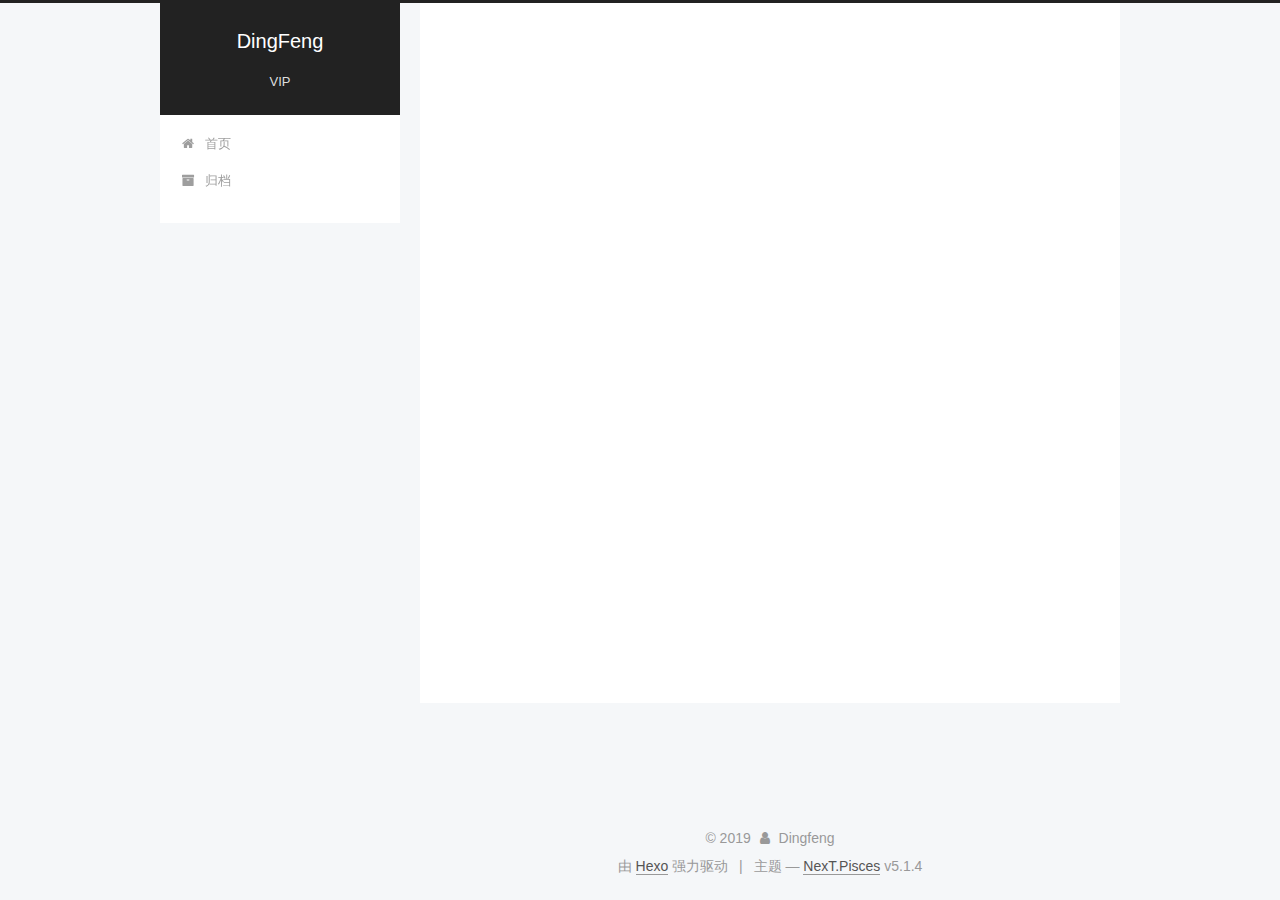
==== commit 7aa138a4: "Site updated: 2019-11-08 15:20:31" ====
--- a/index.html
+++ b/index.html
@@ -5,7 +5,7 @@
   
 
 
-<html class="theme-next pisces use-motion" lang="en">
+<html class="theme-next pisces use-motion" lang="zh-Hans">
 <head>
   <meta charset="UTF-8"/>
 <meta http-equiv="X-UA-Compatible" content="IE=edge" />
@@ -80,10 +80,10 @@
 
 
 <meta property="og:type" content="website">
-<meta property="og:title" content="Hexo">
+<meta property="og:title" content="DingFeng">
 <meta property="og:url" content="http:&#x2F;&#x2F;yoursite.com&#x2F;index.html">
-<meta property="og:site_name" content="Hexo">
-<meta property="og:locale" content="en">
+<meta property="og:site_name" content="DingFeng">
+<meta property="og:locale" content="zh-Hans">
 <meta name="twitter:card" content="summary">
 
 
@@ -100,7 +100,7 @@
     motion: {"enable":true,"async":false,"transition":{"post_block":"fadeIn","post_header":"slideDownIn","post_body":"slideDownIn","coll_header":"slideLeftIn","sidebar":"slideUpIn"}},
     duoshuo: {
       userId: '0',
-      author: 'Author'
+      author: '博主'
     },
     algolia: {
       applicationID: '',
@@ -120,7 +120,7 @@
 
 
 
-  <title>Hexo</title>
+  <title>DingFeng</title>
   
 
 
@@ -132,7 +132,7 @@
 
 </head>
 
-<body itemscope itemtype="http://schema.org/WebPage" lang="en">
+<body itemscope itemtype="http://schema.org/WebPage" lang="zh-Hans">
 
   
   
@@ -151,12 +151,12 @@
     <div class="custom-logo-site-title">
       <a href="/"  class="brand" rel="start">
         <span class="logo-line-before"><i></i></span>
-        <span class="site-title">Hexo</span>
+        <span class="site-title">DingFeng</span>
         <span class="logo-line-after"><i></i></span>
       </a>
     </div>
       
-        <p class="site-subtitle"></p>
+        <p class="site-subtitle">VIP</p>
       
   </div>
 
@@ -181,7 +181,7 @@
             
               <i class="menu-item-icon fa fa-fw fa-home"></i> <br />
             
-            Home
+            首页
           </a>
         </li>
       
@@ -191,7 +191,7 @@
             
               <i class="menu-item-icon fa fa-fw fa-archive"></i> <br />
             
-            Archives
+            归档
           </a>
         </li>
       
@@ -228,16 +228,16 @@
   
   
   <div class="post-block">
-    <link itemprop="mainEntityOfPage" href="http://yoursite.com/2019/11/07/test-my-site/">
+    <link itemprop="mainEntityOfPage" href="http://yoursite.com/2019/11/08/DingFengVIP/">
 
     <span hidden itemprop="author" itemscope itemtype="http://schema.org/Person">
-      <meta itemprop="name" content="John Doe">
+      <meta itemprop="name" content="Dingfeng">
       <meta itemprop="description" content="">
       <meta itemprop="image" content="/images/avatar.gif">
     </span>
 
     <span hidden itemprop="publisher" itemscope itemtype="http://schema.org/Organization">
-      <meta itemprop="name" content="Hexo">
+      <meta itemprop="name" content="DingFeng">
     </span>
 
     
@@ -247,7 +247,7 @@
         
           <h1 class="post-title" itemprop="name headline">
                 
-                <a class="post-title-link" href="/2019/11/07/test-my-site/" itemprop="url">test_my_site</a></h1>
+                <a class="post-title-link" href="/2019/11/08/DingFengVIP/" itemprop="url">DingFengVIP</a></h1>
         
 
         <div class="post-meta">
@@ -257,10 +257,10 @@
                 <i class="fa fa-calendar-o"></i>
               </span>
               
-                <span class="post-meta-item-text">Posted on</span>
+                <span class="post-meta-item-text">发表于</span>
               
-              <time title="Post created" itemprop="dateCreated datePublished" datetime="2019-11-07T16:56:58+08:00">
-                2019-11-07
+              <time title="创建于" itemprop="dateCreated datePublished" datetime="2019-11-08T15:18:01+08:00">
+                2019-11-08
               </time>
             
 
@@ -300,138 +300,6 @@
         
           
             
-          
-        
-      
-    </div>
-    
-    
-    
-
-    
-
-    
-
-    
-
-    <footer class="post-footer">
-      
-
-      
-
-      
-
-      
-      
-        <div class="post-eof"></div>
-      
-    </footer>
-  </div>
-  
-  
-  
-  </article>
-
-
-    
-      
-
-  
-
-  
-  
-  
-
-  <article class="post post-type-normal" itemscope itemtype="http://schema.org/Article">
-  
-  
-  
-  <div class="post-block">
-    <link itemprop="mainEntityOfPage" href="http://yoursite.com/2019/11/07/hello-world/">
-
-    <span hidden itemprop="author" itemscope itemtype="http://schema.org/Person">
-      <meta itemprop="name" content="John Doe">
-      <meta itemprop="description" content="">
-      <meta itemprop="image" content="/images/avatar.gif">
-    </span>
-
-    <span hidden itemprop="publisher" itemscope itemtype="http://schema.org/Organization">
-      <meta itemprop="name" content="Hexo">
-    </span>
-
-    
-      <header class="post-header">
-
-        
-        
-          <h1 class="post-title" itemprop="name headline">
-                
-                <a class="post-title-link" href="/2019/11/07/hello-world/" itemprop="url">Hello World</a></h1>
-        
-
-        <div class="post-meta">
-          <span class="post-time">
-            
-              <span class="post-meta-item-icon">
-                <i class="fa fa-calendar-o"></i>
-              </span>
-              
-                <span class="post-meta-item-text">Posted on</span>
-              
-              <time title="Post created" itemprop="dateCreated datePublished" datetime="2019-11-07T16:55:05+08:00">
-                2019-11-07
-              </time>
-            
-
-            
-
-            
-          </span>
-
-          
-
-          
-            
-          
-
-          
-          
-
-          
-
-          
-
-          
-
-        </div>
-      </header>
-    
-
-    
-    
-    
-    <div class="post-body" itemprop="articleBody">
-
-      
-      
-
-      
-        
-          
-            <p>Welcome to <a href="https://hexo.io/" target="_blank" rel="noopener">Hexo</a>! This is your very first post. Check <a href="https://hexo.io/docs/" target="_blank" rel="noopener">documentation</a> for more info. If you get any problems when using Hexo, you can find the answer in <a href="https://hexo.io/docs/troubleshooting.html" target="_blank" rel="noopener">troubleshooting</a> or you can ask me on <a href="https://github.com/hexojs/hexo/issues" target="_blank" rel="noopener">GitHub</a>.</p>
-<h2 id="Quick-Start"><a href="#Quick-Start" class="headerlink" title="Quick Start"></a>Quick Start</h2><h3 id="Create-a-new-post"><a href="#Create-a-new-post" class="headerlink" title="Create a new post"></a>Create a new post</h3><figure class="highlight bash"><table><tr><td class="gutter"><pre><span class="line">1</span><br></pre></td><td class="code"><pre><span class="line">$ hexo new <span class="string">"My New Post"</span></span><br></pre></td></tr></table></figure>
-
-<p>More info: <a href="https://hexo.io/docs/writing.html" target="_blank" rel="noopener">Writing</a></p>
-<h3 id="Run-server"><a href="#Run-server" class="headerlink" title="Run server"></a>Run server</h3><figure class="highlight bash"><table><tr><td class="gutter"><pre><span class="line">1</span><br></pre></td><td class="code"><pre><span class="line">$ hexo server</span><br></pre></td></tr></table></figure>
-
-<p>More info: <a href="https://hexo.io/docs/server.html" target="_blank" rel="noopener">Server</a></p>
-<h3 id="Generate-static-files"><a href="#Generate-static-files" class="headerlink" title="Generate static files"></a>Generate static files</h3><figure class="highlight bash"><table><tr><td class="gutter"><pre><span class="line">1</span><br></pre></td><td class="code"><pre><span class="line">$ hexo generate</span><br></pre></td></tr></table></figure>
-
-<p>More info: <a href="https://hexo.io/docs/generating.html" target="_blank" rel="noopener">Generating</a></p>
-<h3 id="Deploy-to-remote-sites"><a href="#Deploy-to-remote-sites" class="headerlink" title="Deploy to remote sites"></a>Deploy to remote sites</h3><figure class="highlight bash"><table><tr><td class="gutter"><pre><span class="line">1</span><br></pre></td><td class="code"><pre><span class="line">$ hexo deploy</span><br></pre></td></tr></table></figure>
-
-<p>More info: <a href="https://hexo.io/docs/one-command-deployment.html" target="_blank" rel="noopener">Deployment</a></p>
-
           
         
       
@@ -501,7 +369,7 @@
         <div class="site-overview">
           <div class="site-author motion-element" itemprop="author" itemscope itemtype="http://schema.org/Person">
             
-              <p class="site-author-name" itemprop="name">John Doe</p>
+              <p class="site-author-name" itemprop="name">Dingfeng</p>
               <p class="site-description motion-element" itemprop="description"></p>
           </div>
 
@@ -512,8 +380,8 @@
               
                 <a href="/archives/%20%7C%7C%20archive">
               
-                  <span class="site-state-item-count">2</span>
-                  <span class="site-state-item-name">posts</span>
+                  <span class="site-state-item-count">1</span>
+                  <span class="site-state-item-name">日志</span>
                 </a>
               </div>
             
@@ -557,13 +425,13 @@
   <span class="with-love">
     <i class="fa fa-user"></i>
   </span>
-  <span class="author" itemprop="copyrightHolder">John Doe</span>
+  <span class="author" itemprop="copyrightHolder">Dingfeng</span>
 
   
 </div>
 
 
-  <div class="powered-by">Powered by <a class="theme-link" target="_blank" href="https://hexo.io">Hexo</a></div>
+  <div class="powered-by">由 <a class="theme-link" target="_blank" href="https://hexo.io">Hexo</a> 强力驱动</div>
 
 
 
@@ -571,7 +439,7 @@
 
 
 
-  <div class="theme-info">Theme &mdash; <a class="theme-link" target="_blank" href="https://github.com/iissnan/hexo-theme-next">NexT.Pisces</a> v5.1.4</div>
+  <div class="theme-info">主题 &mdash; <a class="theme-link" target="_blank" href="https://github.com/iissnan/hexo-theme-next">NexT.Pisces</a> v5.1.4</div>
 
 
 
--- a/css/main.css
+++ b/css/main.css
@@ -1823,7 +1823,7 @@
   width: 4px;
   height: 4px;
   border-radius: 50%;
-  background: #d601ff;
+  background: #0ec6eb;
 }
 .links-of-blogroll {
   font-size: 13px;
